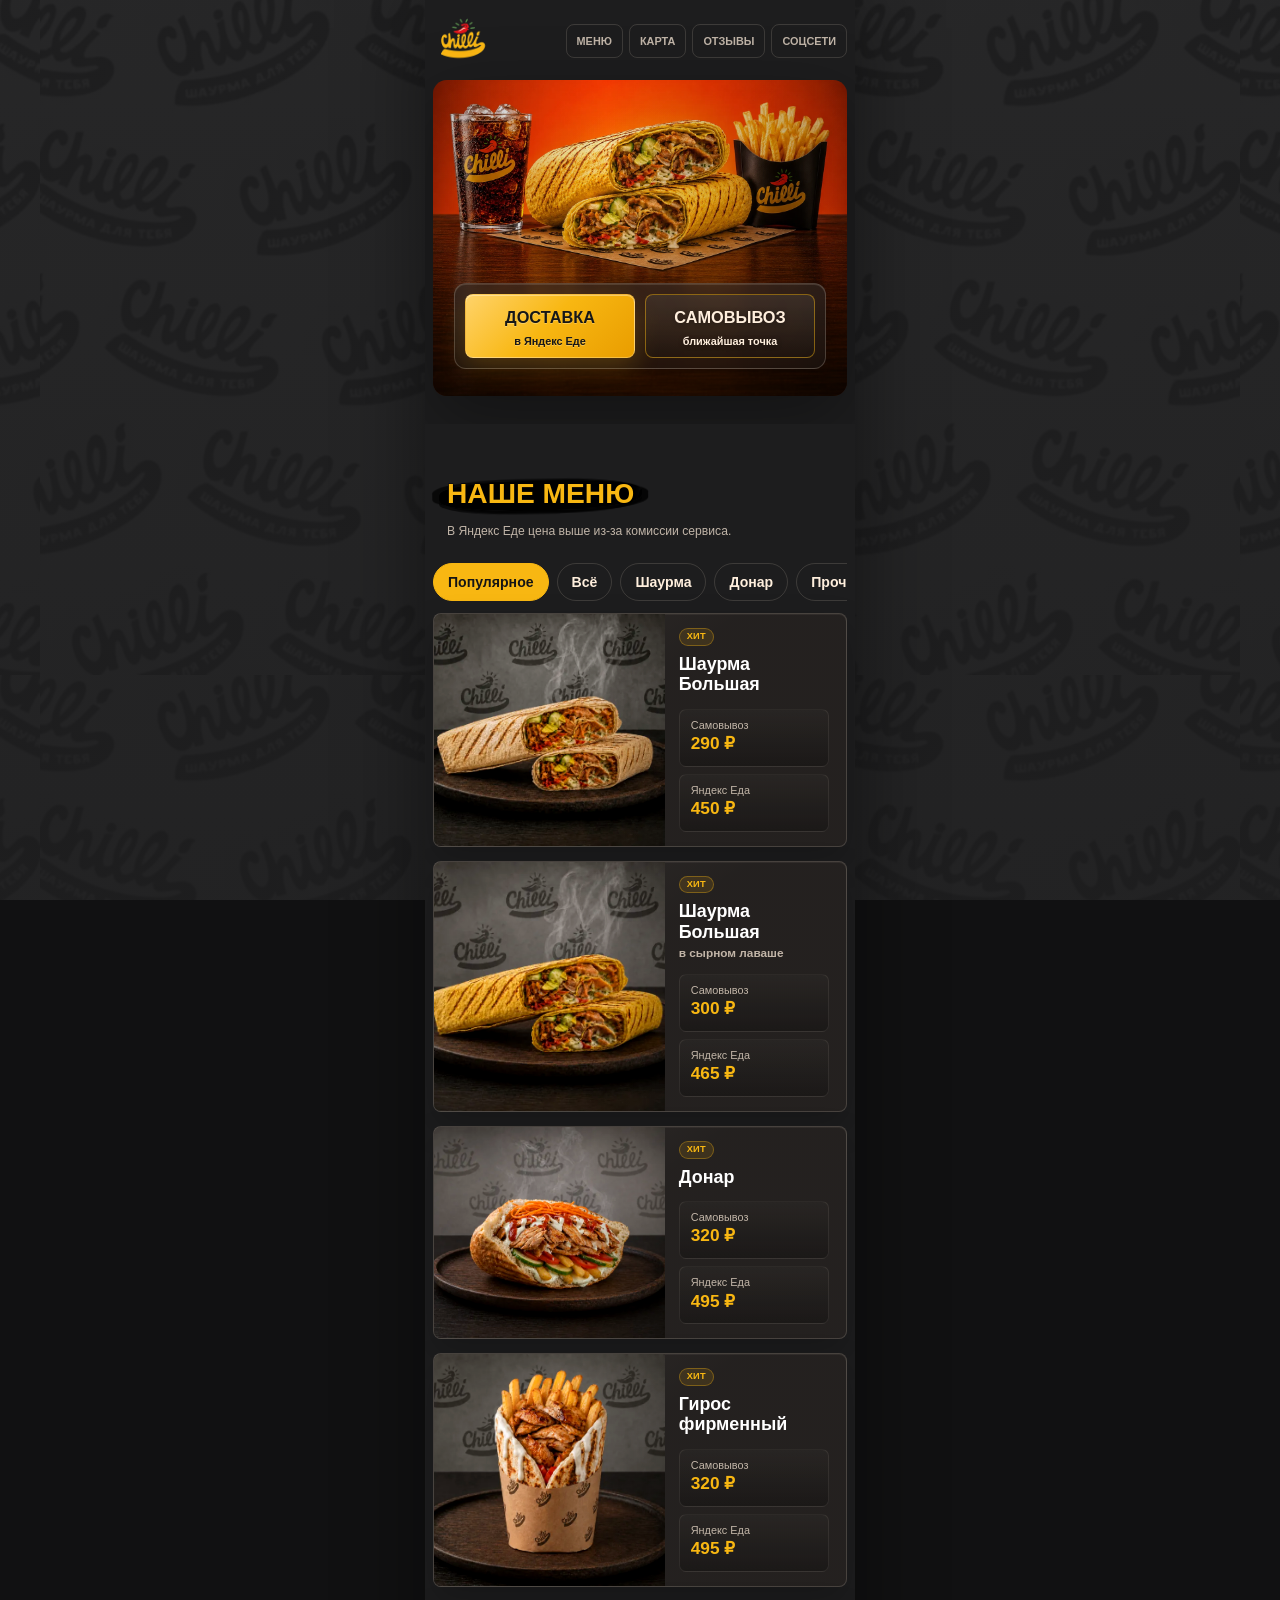
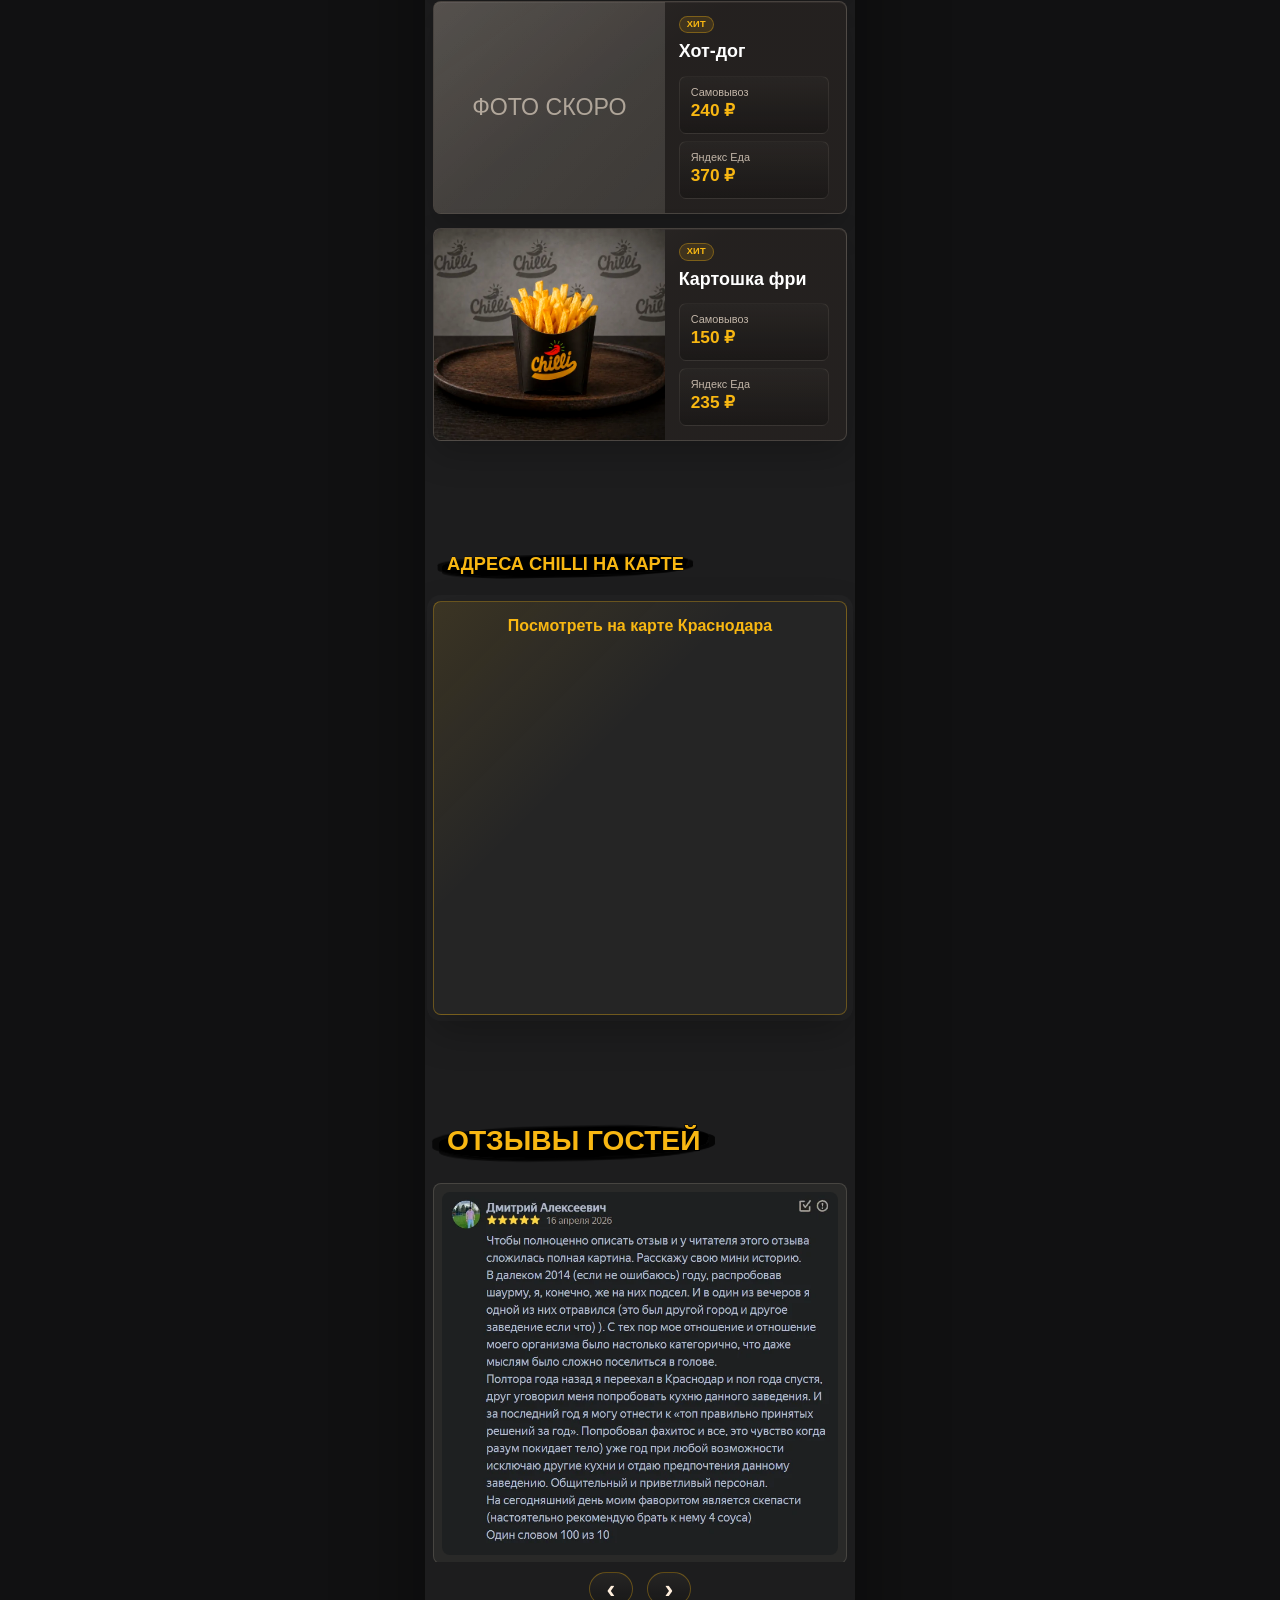
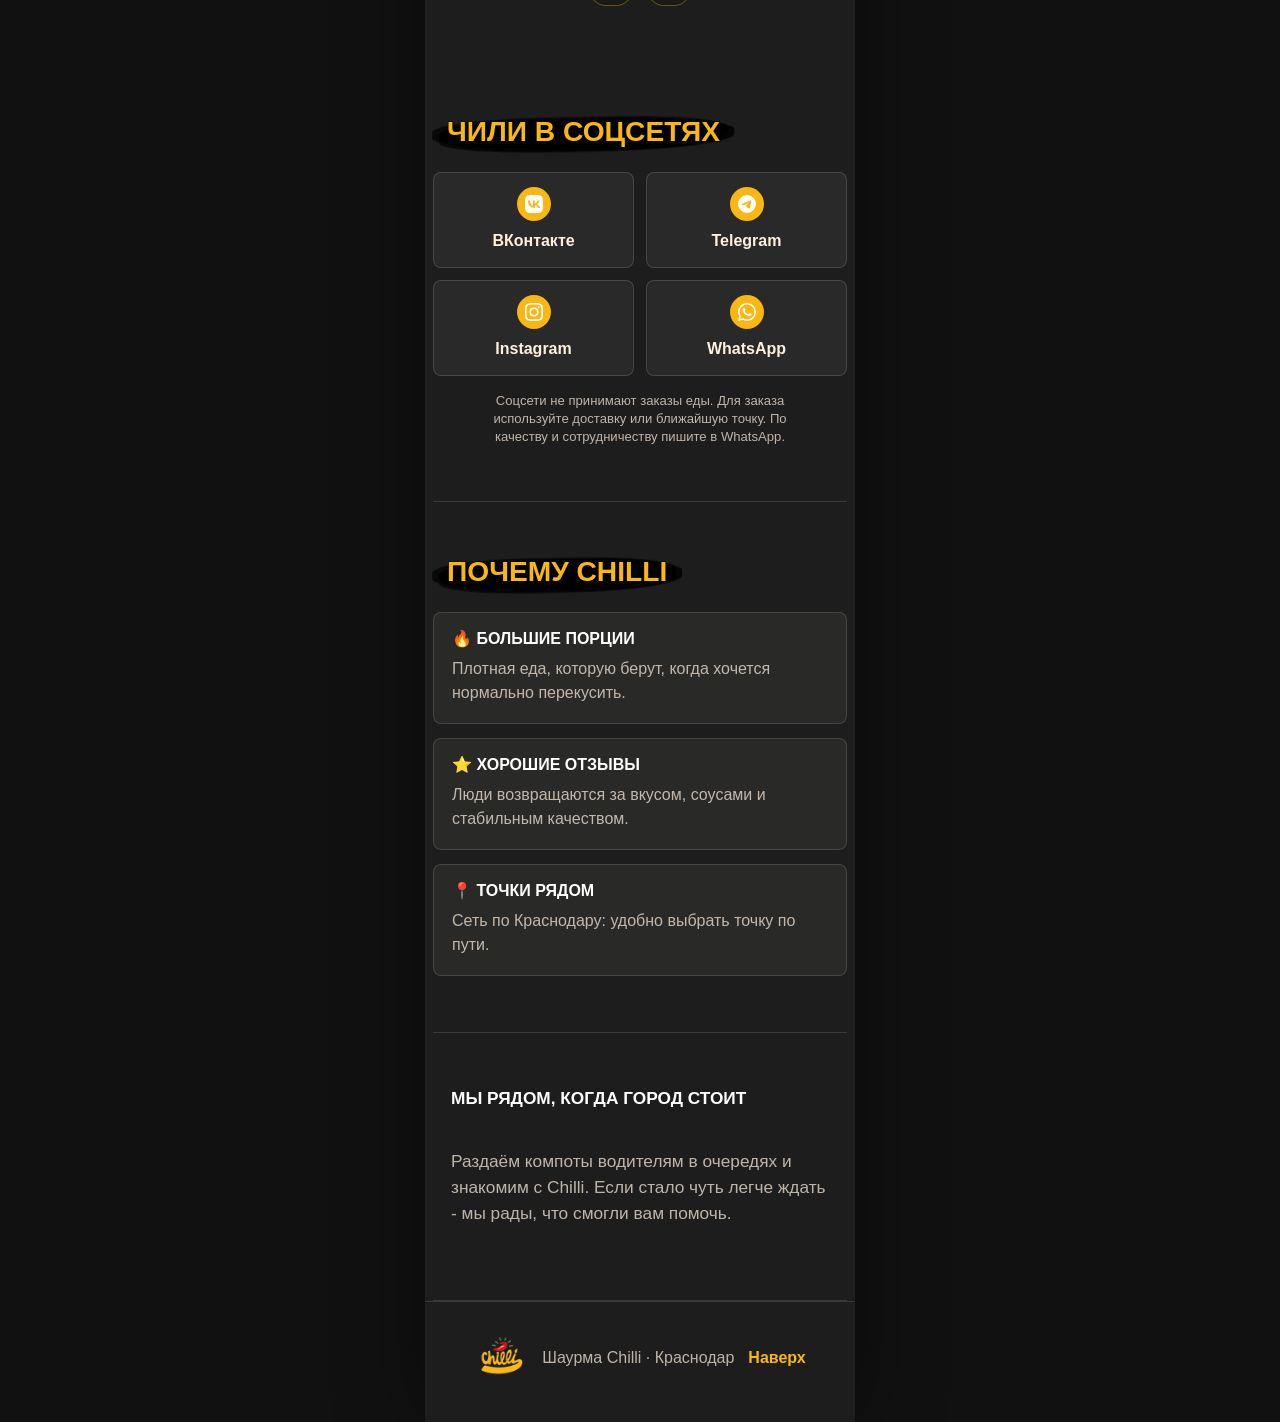
==== index.html @ 1dcc1085 "Deploy Yandex Metrika tracking" ====
<!doctype html>
<html lang="ru">
  <head>
    <meta charset="utf-8">
    <meta name="viewport" content="width=device-width, initial-scale=1">
    <title>Шаурма Chilli - доставка и самовывоз в Краснодаре</title>
    <meta name="description" content="Шаурма Chilli в Краснодаре: доставка, самовывоз, адреса точек, меню, соцсети и контакты.">
    <link rel="icon" type="image/png" href="assets/favicon.png">
    <link rel="preload" as="image" href="assets/hero-combo-table.webp">
    <link rel="stylesheet" href="style.css">

    <!-- Yandex.Metrika counter -->
    <script type="text/javascript">
      (function(m,e,t,r,i,k,a){
          m[i]=m[i]||function(){(m[i].a=m[i].a||[]).push(arguments)};
          m[i].l=1*new Date();
          for (var j = 0; j < document.scripts.length; j++) {if (document.scripts[j].src === r) { return; }}
          k=e.createElement(t),a=e.getElementsByTagName(t)[0],k.async=1,k.src=r,a.parentNode.insertBefore(k,a)
      })(window, document,'script','https://mc.yandex.ru/metrika/tag.js?id=110630017', 'ym');

      ym(110630017, 'init', {ssr:true, webvisor:true, clickmap:true, ecommerce:"dataLayer", referrer: document.referrer, url: location.href, accurateTrackBounce:true, trackLinks:true});
    </script>
    <!-- /Yandex.Metrika counter -->
  </head>
  <body>
    <noscript><div><img src="https://mc.yandex.ru/watch/110630017" style="position:absolute; left:-9999px;" alt=""></div></noscript>
    <header class="hero" id="top">
      <nav class="topbar" aria-label="Основная навигация">
        <a class="brand" href="#top" aria-label="Шаурма Chilli">
          <img src="assets/logo-chilli.png" alt="Шаурма Chilli" width="156" height="156">
        </a>
        <div class="topbar-links">
          <a class="topbar-link" href="#menu">Меню</a>
          <a class="topbar-link" href="#map">Карта</a>
          <a class="topbar-link" href="#reviews">Отзывы</a>
          <a class="topbar-link" href="#social">Соцсети</a>
        </div>
      </nav>

      <div class="hero-grid">
        <div class="hero-visual" aria-hidden="true">
          <img src="assets/hero-combo-table.webp" alt="">
        </div>

        <section class="hero-copy hero-overlay" aria-label="Быстрый заказ">
          <div class="order-panel" aria-label="Заказать">
            <div class="order-actions">
              <a class="order-card order-card-primary" data-link="delivery" href="#">
                <span>Доставка</span>
                <small>в Яндекс Еде</small>
              </a>
              <a class="order-card" data-link="pickup" href="#">
                <span>Самовывоз</span>
                <small>ближайшая точка</small>
              </a>
            </div>
          </div>
        </section>

      </div>
    </header>

    <main>
      <section class="section menu-section" id="menu" aria-labelledby="menu-title">
        <div class="section-heading">
          <h2 class="section-title-accent" id="menu-title">Наше меню</h2>
          <p>
            В Яндекс Еде цена выше из-за комиссии сервиса.
          </p>
        </div>
        <div class="menu-toolbar" aria-label="Категории меню">
          <button class="menu-filter is-active" type="button" data-category="popular">Популярное</button>
          <button class="menu-filter" type="button" data-category="all">Всё</button>
        </div>
        <div class="menu-list" id="menuList" aria-live="polite"></div>
      </section>

      <section class="section map-section" id="map" aria-labelledby="map-title">
        <div class="section-heading">
          <h2 class="section-title-accent" id="map-title">Адреса Chilli на карте</h2>
        </div>
        <div class="map-widget">
          <a
            class="dg-widget-link"
            data-goal="click_map_2gis"
            href="https://2gis.ru/krasnodar/profiles/70000001056013924,70000001045948190,70000001104920265,70000001104526634,70000001099948632,70000001084087545,70000001063271734,70000001084087567,70000001082016327,70000001069937228,70000001037466002,70000001087014341,70000001056978246,70000001069925678,70000001067391593,70000001061050527,70000001055983785,70000001077192911,70000001100052288,70000001110932598,70000001102776229,70000001065239295/center/38.98910522460938,45.079339209738094/zoom/11?utm_medium=widget-source&utm_campaign=firmsonmap&utm_source=bigMap"
            target="_blank"
            rel="noopener"
          >Посмотреть на карте Краснодара</a>
          <script charset="utf-8" src="https://widgets.2gis.com/js/DGWidgetLoader.js"></script>
          <script charset="utf-8">
            new DGWidgetLoader({
              width: "100%",
              height: 414,
              borderColor: "#3b3838",
              pos: { lat: 45.079339209738094, lon: 38.98910522460938, zoom: 11 },
              opt: { city: "krasnodar" },
              org: [
                { id: "70000001056013924" },
                { id: "70000001045948190" },
                { id: "70000001104920265" },
                { id: "70000001104526634" },
                { id: "70000001099948632" },
                { id: "70000001084087545" },
                { id: "70000001063271734" },
                { id: "70000001084087567" },
                { id: "70000001082016327" },
                { id: "70000001069937228" },
                { id: "70000001037466002" },
                { id: "70000001087014341" },
                { id: "70000001056978246" },
                { id: "70000001069925678" },
                { id: "70000001067391593" },
                { id: "70000001061050527" },
                { id: "70000001055983785" },
                { id: "70000001077192911" },
                { id: "70000001100052288" },
                { id: "70000001110932598" },
                { id: "70000001102776229" },
                { id: "70000001065239295" },
              ],
            });
          </script>
          <noscript>Виджет карты использует JavaScript. Включите его в настройках браузера.</noscript>
        </div>
      </section>

      <section class="section reviews-section" id="reviews" aria-labelledby="reviews-title">
        <div class="section-heading">
          <h2 class="section-title-accent" id="reviews-title">Отзывы гостей</h2>
        </div>
        <div class="reviews-carousel" aria-label="Карусель отзывов">
          <article class="review-slide">
            <img src="assets/review-zapadny-45.webp" alt="Отзыв гостя Chilli на точке Западный обход, 45" loading="lazy">
          </article>
          <article class="review-slide">
            <img src="assets/review-krasnyh-1.webp" alt="Отзыв гостя Chilli на точке Красных Партизан, 1/3" loading="lazy">
          </article>
          <article class="review-slide">
            <img src="assets/review-nevkipelogo-1.webp" alt="Отзыв гостя Chilli на точке Невкипелого" loading="lazy">
          </article>
          <article class="review-slide">
            <img src="assets/review-nevkipelogo-2.webp" alt="Еще один отзыв гостя Chilli на точке Невкипелого" loading="lazy">
          </article>
        </div>
        <div class="review-controls" aria-label="Листать отзывы">
          <button class="review-nav" type="button" data-review-direction="-1" aria-label="Предыдущий отзыв">‹</button>
          <button class="review-nav" type="button" data-review-direction="1" aria-label="Следующий отзыв">›</button>
        </div>
      </section>

      <section class="section links-section" id="social" aria-labelledby="links-title">
        <div class="section-heading">
          <h2 class="section-title-accent" id="links-title">Чили в соцсетях</h2>
        </div>
        <div class="quick-links">
          <a data-link="vk" href="#"><span class="social-icon"><img src="assets/icons/vk.svg" alt=""></span><span>ВКонтакте</span></a>
          <a data-link="telegram" href="#"><span class="social-icon"><img src="assets/icons/telegram.svg" alt=""></span><span>Telegram</span></a>
          <a data-link="instagram" href="#"><span class="social-icon"><img src="assets/icons/instagram.svg" alt=""></span><span>Instagram</span></a>
          <a data-link="whatsapp" href="#"><span class="social-icon"><img src="assets/icons/whatsapp.svg" alt=""></span><span>WhatsApp</span></a>
        </div>
        <p class="contact-note">
          Соцсети не принимают заказы еды. Для заказа используйте доставку или ближайшую точку.
          По качеству и сотрудничеству пишите в WhatsApp.
        </p>
      </section>

      <section class="section intro-band" id="why" aria-labelledby="why-title">
        <div class="section-heading">
          <h2 class="section-title-accent" id="why-title">Почему Chilli</h2>
        </div>
        <div class="benefits">
          <article>
            <strong>🔥 Большие порции</strong>
            <span>Плотная еда, которую берут, когда хочется нормально перекусить.</span>
          </article>
          <article>
            <strong>⭐ Хорошие отзывы</strong>
            <span>Люди возвращаются за вкусом, соусами и стабильным качеством.</span>
          </article>
          <article>
            <strong>📍 Точки рядом</strong>
            <span>Сеть по Краснодару: удобно выбрать точку по пути.</span>
          </article>
        </div>
      </section>

      <section class="section campaign" aria-labelledby="campaign-title">
        <div>
          <h2 id="campaign-title">Мы рядом, когда город стоит</h2>
        </div>
        <p>
          Раздаём компоты водителям в очередях и знакомим с Chilli. Если стало чуть легче ждать -
          мы рады, что смогли вам помочь.
        </p>
      </section>
    </main>

    <footer class="footer">
      <img src="assets/logo-chilli.png" alt="" width="96" height="96">
      <p>Шаурма Chilli · Краснодар</p>
      <a href="#top">Наверх</a>
    </footer>

    <div class="menu-photo-modal" id="menuPhotoModal" aria-hidden="true" role="dialog" aria-label="Фото блюда">
      <button class="menu-photo-modal-close" type="button" data-menu-modal-close aria-label="Закрыть фото">×</button>
      <img src="" alt="">
    </div>

    <script src="script.js"></script>
  </body>
</html>
---- style.css ----
/*
  Быстрые правки:
  - Цвета бренда меняются в :root.
  - Логотип и фото лежат в папке assets.
  - Ссылки и меню меняются в script.js.
*/
:root {
  --bg: #1d1d1e;
  --bg-soft: #262323;
  --card: #2b2929;
  --orange: #f8b712;
  --cream: #ffefdd;
  --white: #ffffff;
  --muted: rgba(255, 239, 221, 0.72);
  --line: rgba(255, 239, 221, 0.14);
  --line-strong: rgba(248, 183, 18, 0.24);
  --glass: rgba(18, 15, 13, 0.58);
  --shadow: 0 24px 70px rgba(0, 0, 0, 0.34);
  --radius: 8px;
  --site-width: 430px;
  --font-main: Montserrat, Arial, sans-serif;
  --font-display: "Arial Black", Impact, Montserrat, Arial, sans-serif;
}

* {
  box-sizing: border-box;
}

html {
  scroll-behavior: smooth;
  overflow-x: hidden;
  background: #111112;
}

body {
  margin: 0;
  background: var(--bg);
  color: var(--cream);
  font-family: var(--font-main);
  line-height: 1.5;
  width: min(100%, var(--site-width));
  min-height: 100vh;
  margin-inline: auto;
  overflow-x: hidden;
  box-shadow: 0 0 80px rgba(0, 0, 0, 0.46);
}

body::before {
  content: "";
  position: fixed;
  inset: 0;
  z-index: -1;
  background:
    linear-gradient(rgba(29, 29, 30, 0.9), rgba(29, 29, 30, 0.94)),
    url("assets/logo-pattern.webp") center top / min(1200px, 150vw) auto repeat,
    linear-gradient(150deg, rgba(248, 183, 18, 0.1), transparent 34%),
    radial-gradient(circle at 70% 8%, rgba(255, 239, 221, 0.08), transparent 28%),
    #1d1d1e;
}

a {
  color: inherit;
  text-decoration: none;
}

img {
  display: block;
  max-width: 100%;
}

.hero {
  min-height: auto;
  padding: 12px 8px 28px;
  overflow: hidden;
}

.topbar {
  display: flex;
  align-items: center;
  justify-content: space-between;
  gap: 8px;
  min-height: 44px;
}

.brand img {
  width: 58px;
  height: auto;
}

.topbar-links {
  display: flex;
  flex-wrap: nowrap;
  justify-content: flex-end;
  gap: 6px;
  min-width: 0;
}

.topbar-link {
  border: 1px solid var(--line);
  border-radius: var(--radius);
  padding: 8px 10px;
  color: var(--muted);
  font-weight: 800;
  text-transform: uppercase;
  font-size: 0.68rem;
  white-space: nowrap;
}

.hero-grid {
  position: relative;
  display: block;
  max-width: 1180px;
  margin: 10px auto 0;
  overflow: hidden;
  border-radius: 14px;
  box-shadow: var(--shadow);
  isolation: isolate;
}

.hero-grid::before {
  content: "";
  position: absolute;
  inset: 0;
  z-index: 1;
  background:
    linear-gradient(180deg, rgba(0, 0, 0, 0.02) 0 48%, rgba(0, 0, 0, 0.58) 100%),
    radial-gradient(circle at 50% 38%, rgba(248, 183, 18, 0.08), transparent 34%),
    linear-gradient(90deg, rgba(0, 0, 0, 0.2), rgba(0, 0, 0, 0.01) 42%, rgba(0, 0, 0, 0.26));
}

.hero-copy {
  position: absolute;
  inset: 0;
  z-index: 2;
  display: block;
  padding: 20px;
  text-align: center;
}

.eyebrow {
  margin: 0 0 12px;
  color: var(--orange);
  font-weight: 900;
  letter-spacing: 0;
  text-transform: uppercase;
  font-size: 0.78rem;
}

h1,
h2 {
  margin: 0;
  font-family: var(--font-display);
  line-height: 0.98;
  letter-spacing: 0;
  text-transform: uppercase;
}

h1 {
  max-width: 100%;
  color: var(--cream);
  font-size: 1.42rem;
  white-space: nowrap;
}

h2 {
  color: var(--white);
  font-size: 1.76rem;
}

.section-title-accent {
  position: relative;
  display: inline-block;
  color: var(--orange);
  isolation: isolate;
  -webkit-text-stroke: 0.035em rgba(0, 0, 0, 0.92);
  paint-order: stroke fill;
  text-shadow:
    0.045em 0.045em 0 rgba(0, 0, 0, 0.92),
    -0.025em 0.035em 0 rgba(0, 0, 0, 0.76);
}

.section-title-accent::before {
  content: "";
  position: absolute;
  left: -0.28em;
  right: -0.3em;
  top: 55%;
  z-index: -1;
  height: 1.08em;
  transform: translateY(-48%) rotate(-1deg);
  background:
    linear-gradient(90deg, transparent 0 0.5%, rgba(0, 0, 0, 0.98) 3% 97%, transparent 99.5%),
    repeating-linear-gradient(111deg, rgba(0, 0, 0, 1) 0 16px, rgba(0, 0, 0, 0.78) 16px 24px);
  filter: blur(0.35px);
  border-radius: 42% 34% 46% 36%;
  box-shadow:
    -0.24em -0.05em 0 rgba(0, 0, 0, 0.72),
    0.22em 0.08em 0 rgba(0, 0, 0, 0.82),
    0 0.12em 0 rgba(0, 0, 0, 0.7);
}

.hero-lead {
  max-width: 560px;
  margin: 14px 0 18px;
  color: var(--muted);
  font-size: 1rem;
}

.hero-visual {
  position: relative;
}

.hero-visual::before {
  content: none;
}

.hero-visual img {
  position: relative;
  width: 100%;
  height: auto;
  aspect-ratio: auto;
  object-fit: contain;
  object-position: center center;
  margin: 0;
}

.order-panel {
  position: absolute;
  top: 78%;
  left: 50%;
  transform: translate(-50%, -50%);
  width: 100%;
  max-width: calc(100% - 42px);
  padding: 10px;
  border: 1px solid rgba(255, 239, 221, 0.2);
  border-radius: 12px;
  background:
    linear-gradient(180deg, rgba(255, 239, 221, 0.08), rgba(255, 239, 221, 0.02)),
    var(--glass);
  backdrop-filter: blur(4px);
  box-shadow:
    0 18px 48px rgba(0, 0, 0, 0.42),
    inset 0 1px 0 rgba(255, 239, 221, 0.12);
  margin: 0;
}

.order-actions {
  display: grid;
  grid-template-columns: repeat(2, minmax(0, 1fr));
  gap: 10px;
}

.order-card,
.button,
.quick-links a {
  display: flex;
  min-height: 64px;
  align-items: center;
  justify-content: center;
  border-radius: var(--radius);
  font-weight: 900;
  transition: transform 160ms ease, border-color 160ms ease, background 160ms ease;
}

.order-card {
  flex-direction: column;
  gap: 5px;
  border: 1px solid rgba(248, 183, 18, 0.46);
  background:
    linear-gradient(180deg, rgba(255, 239, 221, 0.1), rgba(255, 239, 221, 0.02)),
    rgba(0, 0, 0, 0.2);
  color: var(--cream);
  text-shadow: 0 1px 5px rgba(0, 0, 0, 0.38);
}

.order-card-primary {
  background: linear-gradient(135deg, #ffd36a 0%, var(--orange) 48%, #e99d00 100%);
  color: #171717;
  text-shadow: 0 1px 0 rgba(255, 255, 255, 0.28);
  border-color: rgba(255, 239, 221, 0.26);
  box-shadow:
    0 10px 26px rgba(248, 183, 18, 0.2),
    inset 0 1px 0 rgba(255, 255, 255, 0.35);
}

.order-card span {
  font-family: var(--font-display);
  text-transform: uppercase;
  font-size: 1.02rem;
  text-shadow: inherit;
}

.order-card small {
  color: currentColor;
  opacity: 1;
  font-size: 0.68rem;
  font-weight: 600;
  line-height: 1.12;
  text-shadow: inherit;
}

.order-card:hover,
.button:hover,
.quick-links a:hover {
  transform: translateY(-2px);
}

.section {
  width: calc(100% - 16px);
  margin: 0 auto;
  padding: 56px 0;
}

.section-heading {
  max-width: 760px;
  margin-bottom: 24px;
  padding-inline: 14px;
}

.section-heading p:not(.eyebrow) {
  color: var(--muted);
  margin: 14px 0 0;
}

.menu-section .section-heading p {
  font-size: 0.76rem;
  line-height: 1.3;
  white-space: nowrap;
}

.intro-band {
  border-top: 1px solid var(--line);
}

.benefits {
  display: grid;
  grid-template-columns: 1fr;
  gap: 14px;
}

.benefits article,
.menu-item,
.map-card,
.review-grid blockquote {
  border: 1px solid var(--line);
  border-radius: var(--radius);
  background: rgba(255, 239, 221, 0.055);
}

.benefits article {
  padding: 18px;
}

.benefits strong,
.map-card strong {
  display: block;
  color: var(--white);
  font-family: var(--font-display);
  text-transform: uppercase;
  line-height: 1.05;
}

.benefits span,
.map-card span {
  display: block;
  margin-top: 9px;
  color: var(--muted);
}

.campaign {
  display: grid;
  grid-template-columns: 1fr;
  gap: 24px;
  align-items: end;
  border-block: 1px solid var(--line);
  padding-inline: 18px;
}

.campaign p {
  color: var(--muted);
  font-size: 1.08rem;
}

.campaign h2 {
  white-space: nowrap;
  font-size: 1.08rem;
  line-height: 1.12;
}

.menu-toolbar {
  display: flex;
  gap: 8px;
  overflow-x: auto;
  padding-bottom: 12px;
  scrollbar-color: rgba(255, 239, 221, 0.22) rgba(0, 0, 0, 0.24);
  scrollbar-width: thin;
}

.menu-toolbar::-webkit-scrollbar,
.reviews-carousel::-webkit-scrollbar {
  height: 8px;
}

.reviews-carousel::-webkit-scrollbar {
  display: none;
}

.menu-toolbar::-webkit-scrollbar-track,
.reviews-carousel::-webkit-scrollbar-track {
  background: rgba(0, 0, 0, 0.24);
  border-radius: 999px;
}

.menu-toolbar::-webkit-scrollbar-thumb,
.reviews-carousel::-webkit-scrollbar-thumb {
  background: rgba(255, 239, 221, 0.24);
  border-radius: 999px;
}

.menu-filter {
  border: 1px solid var(--line);
  border-radius: 999px;
  background: transparent;
  color: var(--cream);
  cursor: pointer;
  flex: 0 0 auto;
  font: 800 0.88rem var(--font-main);
  padding: 10px 14px;
}

.menu-filter.is-active {
  background: var(--orange);
  border-color: var(--orange);
  color: #151515;
}

.menu-list {
  display: grid;
  grid-template-columns: 1fr;
  gap: 14px;
}

.menu-item {
  display: grid;
  grid-template-columns: minmax(166px, 56%) minmax(0, 1fr);
  min-height: 210px;
  overflow: hidden;
  border-color: rgba(255, 239, 221, 0.16);
  background:
    linear-gradient(145deg, rgba(255, 239, 221, 0.08), rgba(255, 239, 221, 0.02) 42%),
    rgba(33, 30, 29, 0.92);
  box-shadow:
    0 14px 34px rgba(0, 0, 0, 0.2),
    inset 0 1px 0 rgba(255, 239, 221, 0.06);
}

.menu-photo-button {
  position: relative;
  display: block;
  width: 100%;
  height: 100%;
  min-height: 100%;
  border: 0;
  padding: 0;
  background: transparent;
  cursor: zoom-in;
}

.menu-photo-button::after {
  content: "";
  position: absolute;
  inset: 0;
  pointer-events: none;
  background: linear-gradient(90deg, transparent 62%, rgba(0, 0, 0, 0.2));
}

.menu-photo-button img {
  width: 100%;
  height: 100%;
  object-fit: cover;
  aspect-ratio: 4 / 3;
  filter: saturate(1.08) contrast(1.04);
}

.menu-photo-placeholder {
  display: grid;
  place-items: center;
  width: 100%;
  min-height: 100%;
  aspect-ratio: 4 / 3;
  background:
    linear-gradient(135deg, rgba(255, 255, 255, 0.08), rgba(255, 255, 255, 0.02)),
    rgba(255, 239, 221, 0.1);
  color: rgba(255, 239, 221, 0.58);
  font-family: var(--font-display);
  font-size: clamp(1rem, 2.4vw, 1.45rem);
  text-transform: uppercase;
}

.menu-item-body {
  display: flex;
  flex-direction: column;
  justify-content: center;
  min-width: 0;
  padding: 14px;
}

.dish-badge {
  display: inline-flex;
  width: max-content;
  margin-bottom: 8px;
  border: 1px solid rgba(248, 183, 18, 0.34);
  border-radius: 999px;
  padding: 3px 7px;
  background: rgba(248, 183, 18, 0.12);
  color: var(--orange);
  font-size: 0.58rem;
  font-weight: 900;
  letter-spacing: 0.02em;
  line-height: 1;
  text-transform: uppercase;
}

.menu-item h3 {
  margin: 0 0 14px;
  color: var(--white);
  font-size: 1.12rem;
  line-height: 1.15;
  overflow-wrap: normal;
  word-break: normal;
}

.dish-subtitle {
  display: block;
  margin-top: 4px;
  color: var(--muted);
  font-size: 0.66em;
  white-space: nowrap;
}

#map-title {
  font-size: 1.14rem;
  white-space: nowrap;
  text-shadow: none;
}

#campaign-title {
  white-space: nowrap;
  text-shadow: none;
}

.price-row {
  display: grid;
  grid-template-columns: 1fr;
  gap: 7px;
  max-width: 150px;
}

.price {
  display: block;
  border-radius: 7px;
  border: 1px solid rgba(255, 239, 221, 0.08);
  background:
    linear-gradient(180deg, rgba(255, 239, 221, 0.06), transparent),
    rgba(0, 0, 0, 0.24);
  padding: 9px 11px;
  min-width: 0;
  transition: background 160ms ease, transform 160ms ease;
}

.price:hover {
  background:
    linear-gradient(180deg, rgba(248, 183, 18, 0.1), transparent),
    rgba(0, 0, 0, 0.26);
  border-color: rgba(248, 183, 18, 0.28);
}

.price:active {
  transform: translateY(1px);
}

.price small {
  display: block;
  color: var(--muted);
  font-size: 0.68rem;
  line-height: 1.12;
}

.price strong {
  color: var(--orange);
  font-size: 1.08rem;
  white-space: nowrap;
}

.menu-photo-modal {
  position: fixed;
  inset: 0;
  z-index: 100;
  display: none;
  align-items: center;
  justify-content: center;
  padding: 20px;
  background: rgba(0, 0, 0, 0.72);
  backdrop-filter: blur(5px);
}

.menu-photo-modal[aria-hidden="false"] {
  display: flex;
}

.menu-photo-modal img {
  display: block;
  width: min(100%, 760px);
  max-height: 86vh;
  object-fit: contain;
  border-radius: 12px;
  box-shadow: var(--shadow);
}

.menu-photo-modal-close {
  position: absolute;
  top: 14px;
  right: 14px;
  display: grid;
  place-items: center;
  width: 42px;
  height: 42px;
  border: 1px solid rgba(255, 239, 221, 0.32);
  border-radius: 999px;
  background: rgba(0, 0, 0, 0.42);
  color: var(--cream);
  cursor: pointer;
  font: 900 1.7rem/1 var(--font-main);
}

body.menu-photo-modal-open {
  overflow: hidden;
}

@media (max-width: 620px) {
  .menu-item {
    grid-template-columns: minmax(180px, 56%) minmax(0, 1fr);
  }

  .menu-item h3 {
    font-size: 1.12rem;
  }

  .price-row {
    grid-template-columns: 1fr;
    gap: 7px;
    max-width: 150px;
  }

  .price small {
    font-size: 0.68rem;
  }

  .price strong {
    font-size: 1.08rem;
  }
}

.map-card {
  display: flex;
  align-items: center;
  justify-content: center;
  min-height: auto;
  padding: 0;
  border: 0;
  background: transparent;
}

.map-placeholder,
.map-widget {
  display: grid;
  place-items: center;
  min-height: 300px;
  margin-top: 0;
  border: 1px dashed rgba(248, 183, 18, 0.42);
  border-radius: var(--radius);
  background:
    linear-gradient(135deg, rgba(248, 183, 18, 0.1), transparent 38%),
    rgba(255, 239, 221, 0.04);
  color: var(--muted);
  text-align: center;
  padding: 22px;
}

.map-widget {
  display: block;
  overflow: hidden;
  padding: 0;
  border-style: solid;
  border-color: rgba(248, 183, 18, 0.32);
  min-height: 0;
  aspect-ratio: 1 / 1;
  box-shadow:
    0 16px 38px rgba(0, 0, 0, 0.26),
    0 0 0 6px rgba(255, 239, 221, 0.025);
}

.map-widget iframe {
  display: block;
  width: 100% !important;
  height: 100% !important;
  max-width: 100%;
}

.map-widget .dg-widget-link,
.map-widget noscript {
  display: block;
  padding: 12px;
  color: var(--orange);
  font-weight: 900;
  text-align: center;
}

.map-placeholder strong {
  display: block;
  color: var(--white);
  font-family: var(--font-display);
  text-transform: uppercase;
  font-size: clamp(1.7rem, 4vw, 3rem);
}

.map-placeholder span {
  display: block;
  margin-top: 10px;
}

.button {
  min-width: 156px;
  padding: 14px 18px;
  background: var(--orange);
  color: #141414;
  text-transform: uppercase;
}

.button-outline {
  border: 1px solid var(--orange);
}

.reviews-carousel {
  display: flex;
  align-items: flex-start;
  gap: 0;
  overflow-x: auto;
  padding: 2px 0 0;
  scroll-behavior: smooth;
  scroll-snap-type: x mandatory;
  scrollbar-width: none;
  transition: height 180ms ease;
}

.review-slide {
  flex: 0 0 100%;
  padding: 8px;
  border: 1px solid var(--line);
  border-radius: var(--radius);
  background: rgba(255, 239, 221, 0.055);
  scroll-snap-align: start;
}

.review-slide img {
  display: block;
  width: 100%;
  height: auto;
  border-radius: 8px;
}

.review-controls {
  display: flex;
  justify-content: center;
  gap: 14px;
  margin-top: 10px;
}

.review-nav {
  display: inline-grid;
  place-items: center;
  width: 44px;
  height: 34px;
  border: 1px solid rgba(248, 183, 18, 0.32);
  border-radius: 999px;
  background:
    linear-gradient(180deg, rgba(255, 239, 221, 0.08), rgba(255, 239, 221, 0.02)),
    rgba(0, 0, 0, 0.32);
  color: var(--cream);
  cursor: pointer;
  font: 900 1.65rem/1 var(--font-display);
}

.review-nav:active {
  transform: translateY(1px);
}

.quick-links {
  display: grid;
  grid-template-columns: repeat(2, minmax(0, 1fr));
  gap: 12px;
}

.quick-links a {
  display: flex;
  flex-direction: column;
  gap: 8px;
  justify-content: center;
  border: 1px solid var(--line);
  min-height: 96px;
  padding: 12px;
  background: rgba(255, 239, 221, 0.06);
  text-align: center;
}

.social-icon {
  display: grid;
  place-items: center;
  width: 34px;
  height: 34px;
  flex: 0 0 34px;
  border-radius: 50%;
  background: var(--orange);
  color: #171717;
}

.social-icon img {
  width: 18px;
  height: 18px;
}

.contact-note {
  color: var(--muted);
  margin: 16px 0 0;
  font-size: 0.82rem;
  line-height: 1.35;
  text-align: center;
  text-wrap: balance;
}

.footer {
  display: flex;
  align-items: center;
  justify-content: center;
  gap: 14px;
  border-top: 1px solid var(--line);
  padding: 28px 18px 36px;
  color: var(--muted);
}

.footer img {
  width: 54px;
  height: auto;
}

.footer a {
  color: var(--orange);
  font-weight: 900;
}

@media (max-width: 820px) {
  .hero {
    min-height: auto;
    padding-inline: 8px;
  }

  .campaign {
    grid-template-columns: 1fr;
  }

  .hero-grid {
    margin-top: 12px;
  }

  .brand img {
    width: 58px;
  }

  .benefits {
    grid-template-columns: 1fr;
  }

  .map-card {
    align-items: stretch;
    flex-direction: column;
  }
}

@media (max-width: 430px) {
  h1 {
    font-size: 1.42rem;
    white-space: nowrap;
  }

  h2 {
    font-size: 1.76rem;
  }

  .campaign h2 {
    font-size: 1.08rem;
  }

  .section {
    width: calc(100% - 16px);
    padding: 42px 0;
  }

  .order-card {
    min-height: 58px;
    padding: 8px 4px;
  }

  .order-card span {
    font-size: 0.96rem;
  }

  .order-card small {
    font-size: 0.66rem;
    line-height: 1.15;
    max-width: 110px;
    text-align: center;
  }

  .menu-item {
    grid-template-columns: minmax(166px, 56%) minmax(0, 1fr);
    min-height: 210px;
  }

  .menu-item-body {
    padding: 12px;
  }

  .menu-item h3 {
    margin-bottom: 10px;
    font-size: 1.12rem;
  }

  .price-row {
    grid-template-columns: 1fr;
    gap: 7px;
    max-width: 136px;
  }

  .price {
    padding: 7px 9px;
  }

  .price strong {
    font-size: 1.05rem;
  }

}
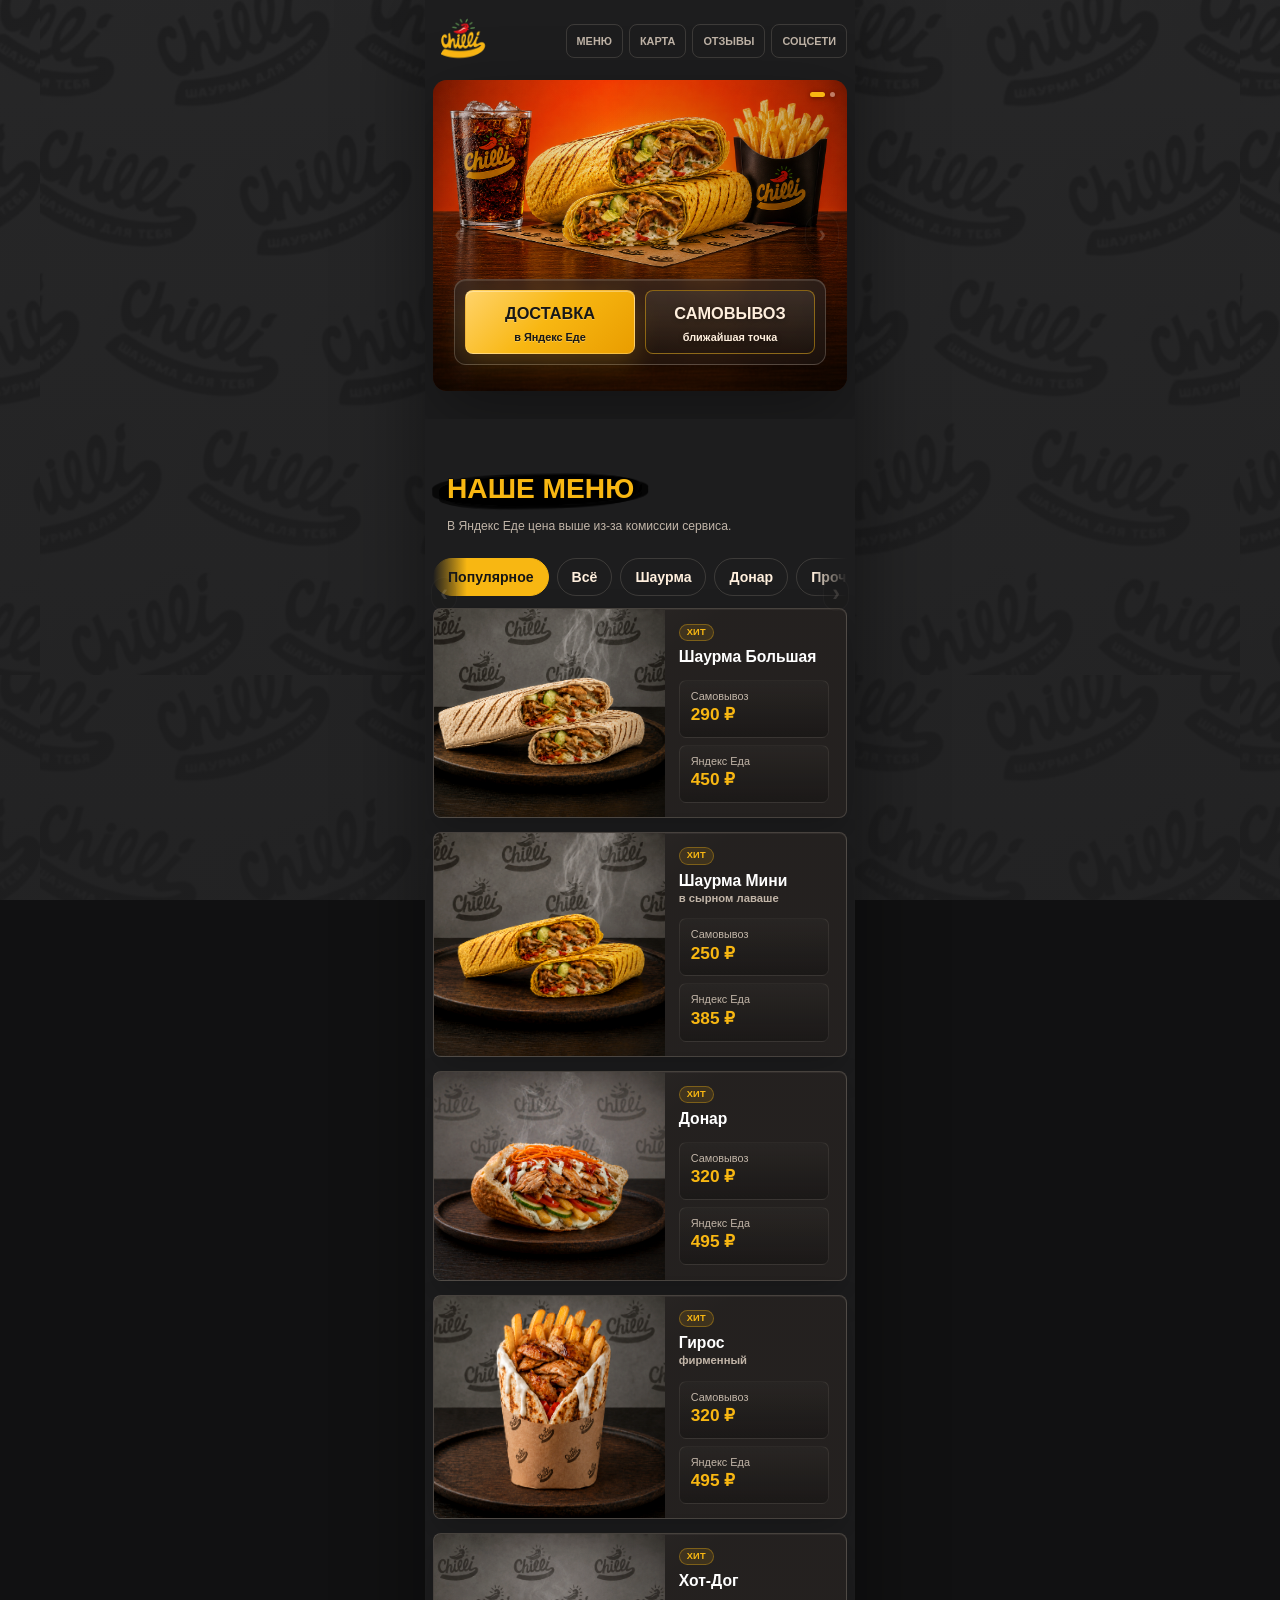
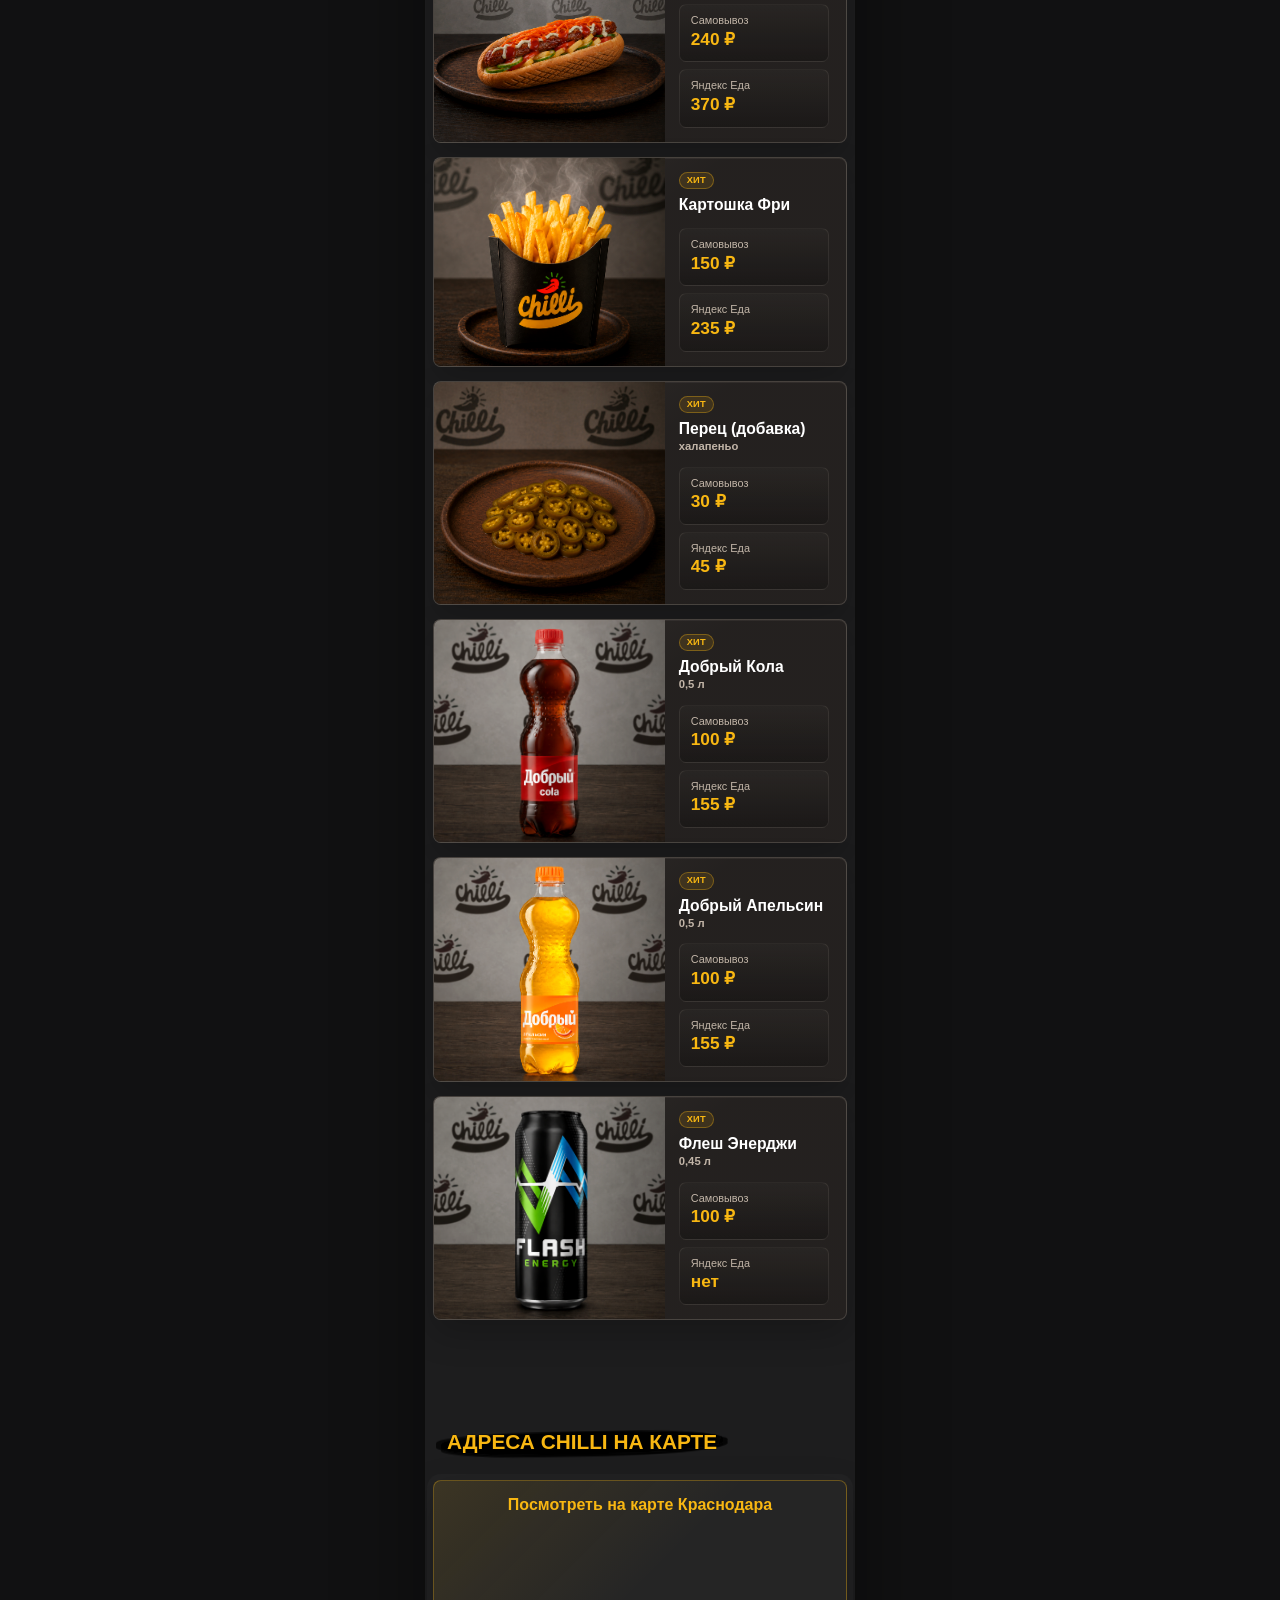
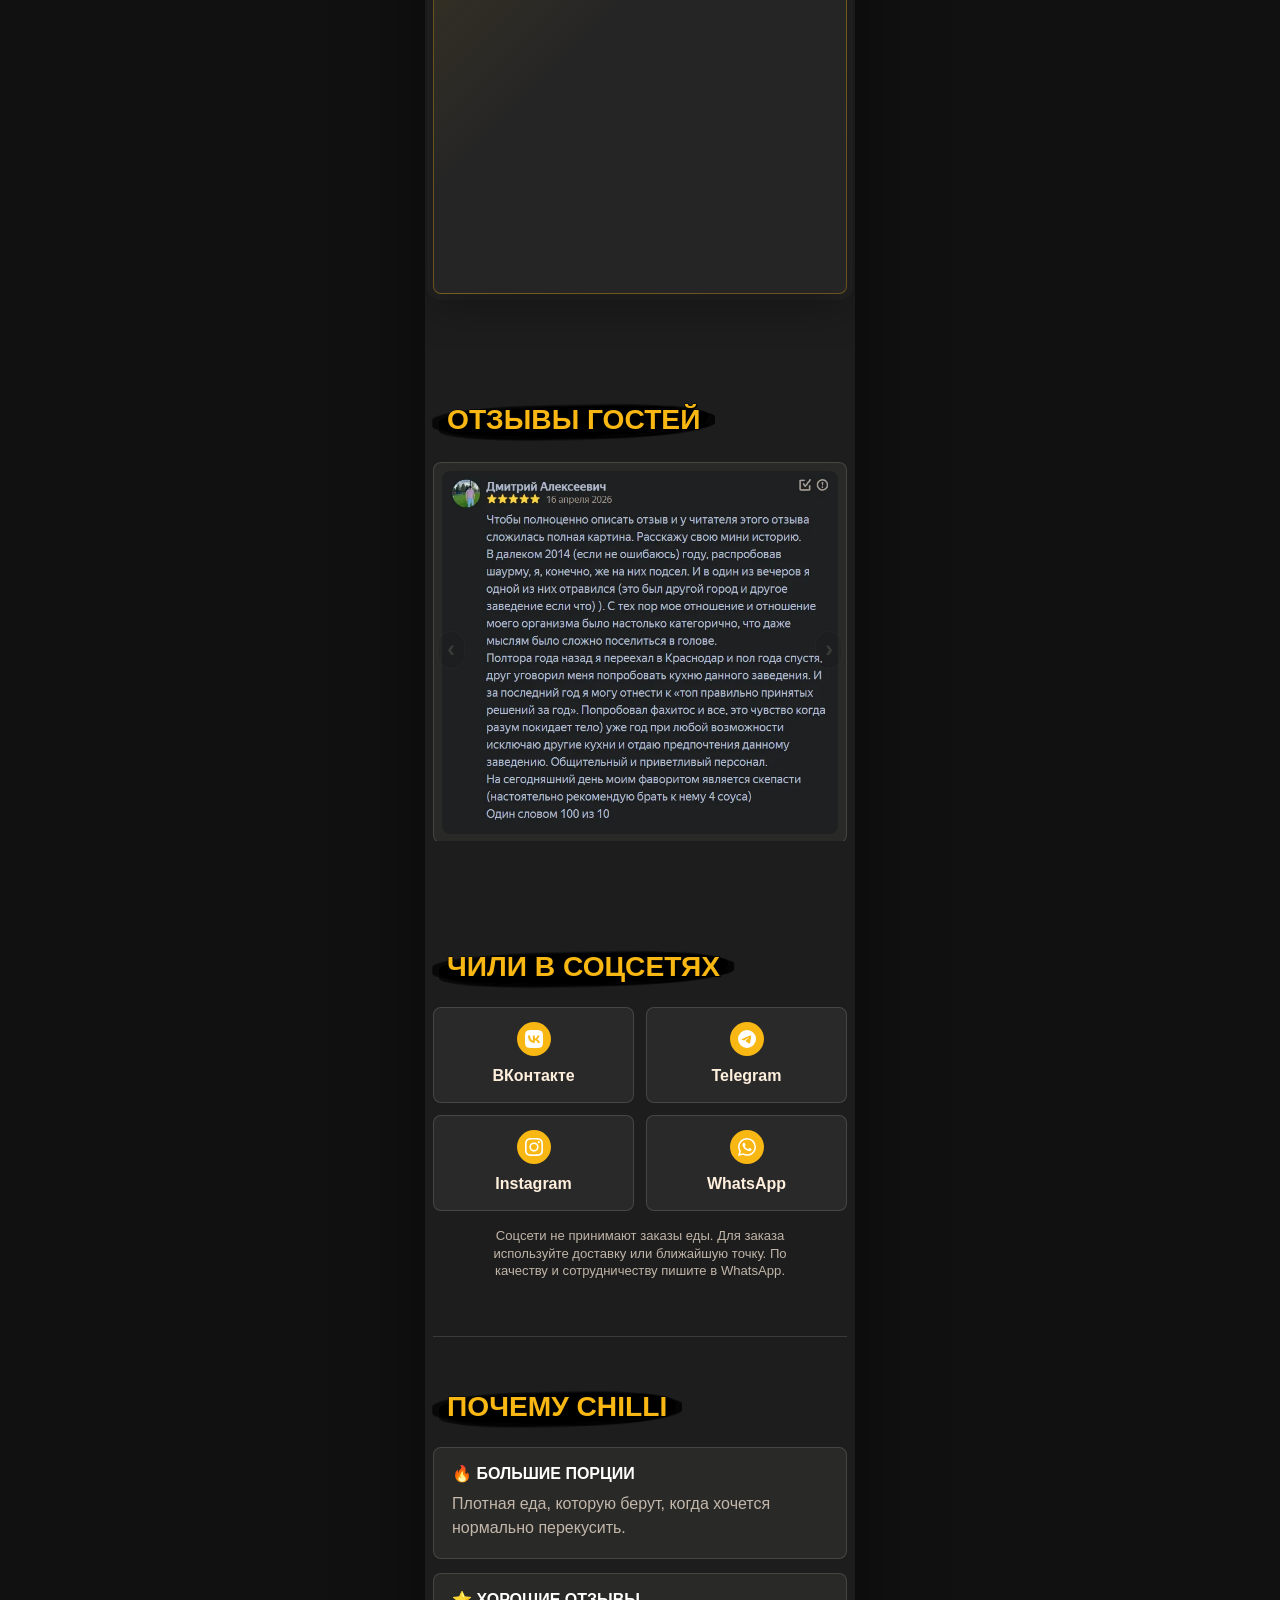
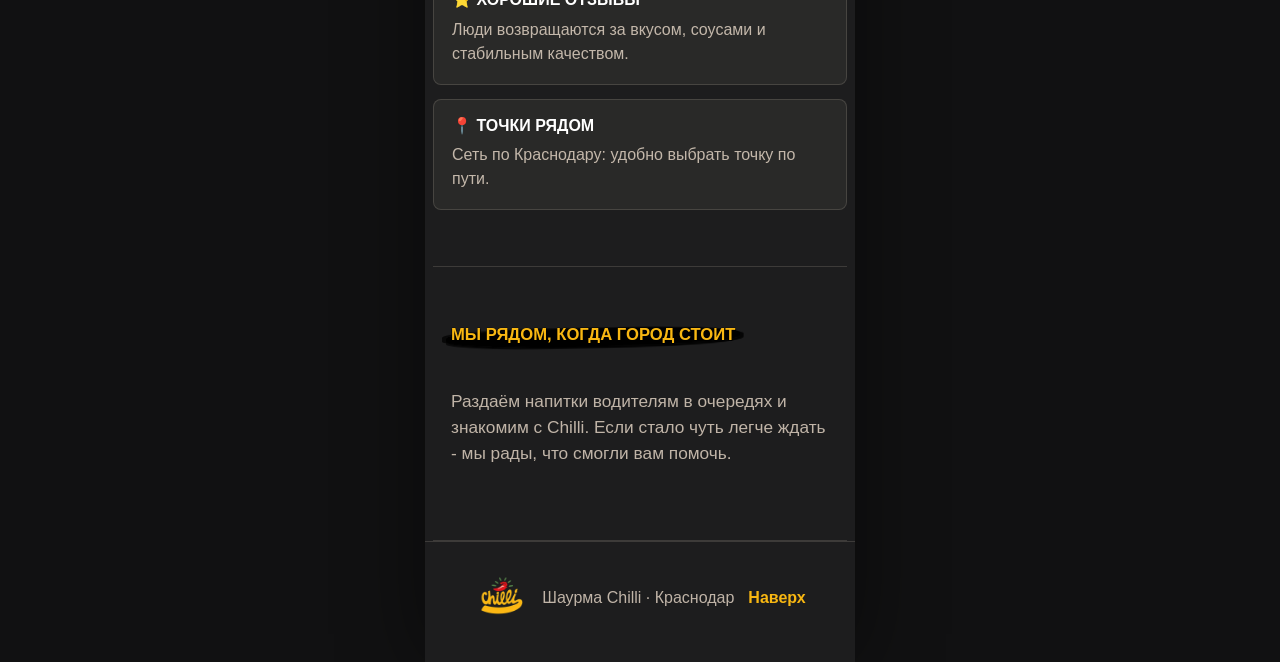
==== commit 7772a11c: "Update landing menu and carousels" ====
--- a/index.html
+++ b/index.html
@@ -6,7 +6,7 @@
     <title>Шаурма Chilli - доставка и самовывоз в Краснодаре</title>
     <meta name="description" content="Шаурма Chilli в Краснодаре: доставка, самовывоз, адреса точек, меню, соцсети и контакты.">
     <link rel="icon" type="image/png" href="assets/favicon.png">
-    <link rel="preload" as="image" href="assets/hero-combo-table.webp">
+    <link rel="preload" as="image" href="assets/hero-cover-1.png">
     <link rel="stylesheet" href="style.css">
 
     <!-- Yandex.Metrika counter -->
@@ -38,8 +38,9 @@
       </nav>
 
       <div class="hero-grid">
-        <div class="hero-visual" aria-hidden="true">
-          <img src="assets/hero-combo-table.webp" alt="">
+        <div class="hero-visual" data-hero-carousel aria-hidden="true">
+          <img data-hero-image src="assets/hero-cover-1.png" alt="">
+          <div class="hero-dots" data-hero-dots></div>
         </div>
 
         <section class="hero-copy hero-overlay" aria-label="Быстрый заказ">
@@ -56,6 +57,8 @@
             </div>
           </div>
         </section>
+        <button class="side-nav hero-nav hero-nav-prev" type="button" data-hero-direction="-1" aria-label="Предыдущее фото"><span aria-hidden="true">‹</span></button>
+        <button class="side-nav hero-nav hero-nav-next" type="button" data-hero-direction="1" aria-label="Следующее фото"><span aria-hidden="true">›</span></button>
 
       </div>
     </header>
@@ -68,9 +71,13 @@
             В Яндекс Еде цена выше из-за комиссии сервиса.
           </p>
         </div>
-        <div class="menu-toolbar" aria-label="Категории меню">
-          <button class="menu-filter is-active" type="button" data-category="popular">Популярное</button>
-          <button class="menu-filter" type="button" data-category="all">Всё</button>
+        <div class="menu-toolbar-frame">
+          <button class="side-nav menu-nav menu-nav-prev" type="button" data-menu-scroll="-1" aria-label="Предыдущие категории"><span aria-hidden="true">‹</span></button>
+          <div class="menu-toolbar" aria-label="Категории меню">
+            <button class="menu-filter is-active" type="button" data-category="popular">Популярное</button>
+            <button class="menu-filter" type="button" data-category="all">Всё</button>
+          </div>
+          <button class="side-nav menu-nav menu-nav-next" type="button" data-menu-scroll="1" aria-label="Следующие категории"><span aria-hidden="true">›</span></button>
         </div>
         <div class="menu-list" id="menuList" aria-live="polite"></div>
       </section>
@@ -129,23 +136,23 @@
         <div class="section-heading">
           <h2 class="section-title-accent" id="reviews-title">Отзывы гостей</h2>
         </div>
-        <div class="reviews-carousel" aria-label="Карусель отзывов">
-          <article class="review-slide">
-            <img src="assets/review-zapadny-45.webp" alt="Отзыв гостя Chilli на точке Западный обход, 45" loading="lazy">
-          </article>
-          <article class="review-slide">
-            <img src="assets/review-krasnyh-1.webp" alt="Отзыв гостя Chilli на точке Красных Партизан, 1/3" loading="lazy">
-          </article>
-          <article class="review-slide">
-            <img src="assets/review-nevkipelogo-1.webp" alt="Отзыв гостя Chilli на точке Невкипелого" loading="lazy">
-          </article>
-          <article class="review-slide">
-            <img src="assets/review-nevkipelogo-2.webp" alt="Еще один отзыв гостя Chilli на точке Невкипелого" loading="lazy">
-          </article>
-        </div>
-        <div class="review-controls" aria-label="Листать отзывы">
-          <button class="review-nav" type="button" data-review-direction="-1" aria-label="Предыдущий отзыв">‹</button>
-          <button class="review-nav" type="button" data-review-direction="1" aria-label="Следующий отзыв">›</button>
+        <div class="reviews-frame" data-reviews-frame>
+          <button class="side-nav review-nav review-nav-prev" type="button" data-review-direction="-1" aria-label="Предыдущий отзыв"><span aria-hidden="true">‹</span></button>
+          <div class="reviews-carousel" aria-label="Карусель отзывов">
+            <article class="review-slide">
+              <img src="assets/review-zapadny-45.webp" alt="Отзыв гостя Chilli на точке Западный обход, 45" loading="lazy">
+            </article>
+            <article class="review-slide">
+              <img src="assets/review-krasnyh-1.webp" alt="Отзыв гостя Chilli на точке Красных Партизан, 1/3" loading="lazy">
+            </article>
+            <article class="review-slide">
+              <img src="assets/review-nevkipelogo-1.webp" alt="Отзыв гостя Chilli на точке Невкипелого" loading="lazy">
+            </article>
+            <article class="review-slide">
+              <img src="assets/review-nevkipelogo-2.webp" alt="Еще один отзыв гостя Chilli на точке Невкипелого" loading="lazy">
+            </article>
+          </div>
+          <button class="side-nav review-nav review-nav-next" type="button" data-review-direction="1" aria-label="Следующий отзыв"><span aria-hidden="true">›</span></button>
         </div>
       </section>
 
@@ -187,10 +194,10 @@
 
       <section class="section campaign" aria-labelledby="campaign-title">
         <div>
-          <h2 id="campaign-title">Мы рядом, когда город стоит</h2>
+          <h2 class="section-title-accent" id="campaign-title">Мы рядом, когда город стоит</h2>
         </div>
         <p>
-          Раздаём компоты водителям в очередях и знакомим с Chilli. Если стало чуть легче ждать -
+          Раздаём напитки водителям в очередях и знакомим с Chilli. Если стало чуть легче ждать -
           мы рады, что смогли вам помочь.
         </p>
       </section>
--- a/style.css
+++ b/style.css
@@ -115,6 +115,12 @@
   border-radius: 14px;
   box-shadow: var(--shadow);
   isolation: isolate;
+  cursor: grab;
+  user-select: none;
+}
+
+.hero-grid:active {
+  cursor: grabbing;
 }
 
 .hero-grid::before {
@@ -208,6 +214,10 @@
 
 .hero-visual {
   position: relative;
+  aspect-ratio: 4 / 3;
+  overflow: hidden;
+  background: #211f1f;
+  touch-action: pan-y;
 }
 
 .hero-visual::before {
@@ -217,11 +227,97 @@
 .hero-visual img {
   position: relative;
   width: 100%;
-  height: auto;
+  height: 100%;
   aspect-ratio: auto;
-  object-fit: contain;
+  object-fit: cover;
   object-position: center center;
   margin: 0;
+  user-select: none;
+  -webkit-user-drag: none;
+  transition: opacity 160ms ease, transform 180ms ease;
+}
+
+.hero-visual img.is-swiping {
+  opacity: 0.72;
+  transform: scale(1.015);
+}
+
+.hero-visual img.is-changing {
+  opacity: 0.18;
+  transform: scale(1.018);
+}
+
+.hero-dots {
+  position: absolute;
+  top: 12px;
+  right: 12px;
+  z-index: 2;
+  display: flex;
+  max-width: calc(100% - 36px);
+  gap: 5px;
+  pointer-events: none;
+}
+
+.hero-dots span {
+  width: 5px;
+  height: 5px;
+  border-radius: 999px;
+  background: rgba(255, 239, 221, 0.46);
+  box-shadow: 0 1px 5px rgba(0, 0, 0, 0.4);
+}
+
+.hero-dots span.is-active {
+  width: 15px;
+  background: var(--orange);
+}
+
+.side-nav {
+  position: absolute;
+  z-index: 4;
+  display: inline-flex;
+  align-items: center;
+  justify-content: center;
+  width: 34px;
+  height: 44px;
+  border: 1px solid rgba(255, 239, 221, 0.12);
+  border-radius: 999px;
+  background: rgba(0, 0, 0, 0.16);
+  color: rgba(255, 239, 221, 0.55);
+  cursor: pointer;
+  font: 900 1.45rem/1 Arial, sans-serif;
+  padding: 0;
+  opacity: 0.34;
+  transition: opacity 160ms ease, background 160ms ease, border-color 160ms ease;
+}
+
+.side-nav:hover,
+.side-nav:focus-visible {
+  opacity: 0.82;
+  border-color: rgba(248, 183, 18, 0.34);
+  background: rgba(0, 0, 0, 0.34);
+  outline: none;
+}
+
+.side-nav span {
+  display: block;
+  height: 1em;
+  line-height: 0.88;
+}
+
+.hero-nav,
+.review-nav {
+  top: 50%;
+  transform: translateY(-50%);
+}
+
+.hero-nav-prev,
+.review-nav-prev {
+  left: 8px;
+}
+
+.hero-nav-next,
+.review-nav-next {
+  right: 8px;
 }
 
 .order-panel {
@@ -383,7 +479,7 @@
 
 .campaign h2 {
   white-space: nowrap;
-  font-size: 1.08rem;
+  font-size: 1.04rem;
   line-height: 1.12;
 }
 
@@ -394,6 +490,48 @@
   padding-bottom: 12px;
   scrollbar-color: rgba(255, 239, 221, 0.22) rgba(0, 0, 0, 0.24);
   scrollbar-width: thin;
+  scroll-behavior: smooth;
+  touch-action: pan-x pan-y;
+}
+
+.menu-toolbar-frame {
+  position: relative;
+}
+
+.menu-toolbar-frame::before,
+.menu-toolbar-frame::after {
+  content: "";
+  position: absolute;
+  top: 0;
+  bottom: 12px;
+  z-index: 2;
+  width: 34px;
+  pointer-events: none;
+}
+
+.menu-toolbar-frame::before {
+  left: 0;
+  background: linear-gradient(90deg, var(--bg) 0%, rgba(29, 29, 30, 0) 100%);
+}
+
+.menu-toolbar-frame::after {
+  right: 0;
+  background: linear-gradient(270deg, var(--bg) 0%, rgba(29, 29, 30, 0) 100%);
+}
+
+.menu-nav {
+  top: calc(50% - 6px);
+  width: 26px;
+  height: 34px;
+  opacity: 0.24;
+}
+
+.menu-nav-prev {
+  left: -2px;
+}
+
+.menu-nav-next {
+  right: -2px;
 }
 
 .menu-toolbar::-webkit-scrollbar,
@@ -524,29 +662,31 @@
 .menu-item h3 {
   margin: 0 0 14px;
   color: var(--white);
-  font-size: 1.12rem;
-  line-height: 1.15;
+  font-size: 0.98rem;
+  line-height: 1.08;
   overflow-wrap: normal;
+  white-space: nowrap;
   word-break: normal;
 }
 
 .dish-subtitle {
   display: block;
-  margin-top: 4px;
+  margin-top: 3px;
   color: var(--muted);
-  font-size: 0.66em;
+  font-size: 0.72em;
+  line-height: 1.05;
   white-space: nowrap;
 }
 
 #map-title {
-  font-size: 1.14rem;
+  font-size: 1.3rem;
   white-space: nowrap;
   text-shadow: none;
 }
 
 #campaign-title {
   white-space: nowrap;
-  text-shadow: none;
+  max-width: 100%;
 }
 
 .price-row {
@@ -643,7 +783,7 @@
   }
 
   .menu-item h3 {
-    font-size: 1.12rem;
+    font-size: 0.98rem;
   }
 
   .price-row {
@@ -741,16 +881,29 @@
   border: 1px solid var(--orange);
 }
 
+.reviews-frame {
+  position: relative;
+  overflow: hidden;
+  cursor: grab;
+  user-select: none;
+  touch-action: pan-y;
+}
+
+.reviews-frame:active {
+  cursor: grabbing;
+}
+
 .reviews-carousel {
   display: flex;
   align-items: flex-start;
   gap: 0;
-  overflow-x: auto;
   padding: 2px 0 0;
-  scroll-behavior: smooth;
   scroll-snap-type: x mandatory;
   scrollbar-width: none;
-  transition: height 180ms ease;
+  touch-action: pan-y;
+  overscroll-behavior-x: contain;
+  will-change: transform;
+  transition: height 180ms ease, transform 260ms ease;
 }
 
 .review-slide {
@@ -767,32 +920,26 @@
   width: 100%;
   height: auto;
   border-radius: 8px;
-}
-
-.review-controls {
-  display: flex;
-  justify-content: center;
-  gap: 14px;
-  margin-top: 10px;
+  user-select: none;
+  -webkit-user-drag: none;
 }
 
 .review-nav {
-  display: inline-grid;
-  place-items: center;
-  width: 44px;
-  height: 34px;
-  border: 1px solid rgba(248, 183, 18, 0.32);
-  border-radius: 999px;
-  background:
-    linear-gradient(180deg, rgba(255, 239, 221, 0.08), rgba(255, 239, 221, 0.02)),
-    rgba(0, 0, 0, 0.32);
-  color: var(--cream);
-  cursor: pointer;
-  font: 900 1.65rem/1 var(--font-display);
+  width: 28px;
+  height: 38px;
+  opacity: 0.24;
+}
+
+.review-nav-prev {
+  left: 4px;
+}
+
+.review-nav-next {
+  right: 4px;
 }
 
 .review-nav:active {
-  transform: translateY(1px);
+  transform: translateY(-50%) scale(0.98);
 }
 
 .quick-links {
@@ -932,7 +1079,7 @@
 
   .menu-item h3 {
     margin-bottom: 10px;
-    font-size: 1.12rem;
+    font-size: 0.98rem;
   }
 
   .price-row {
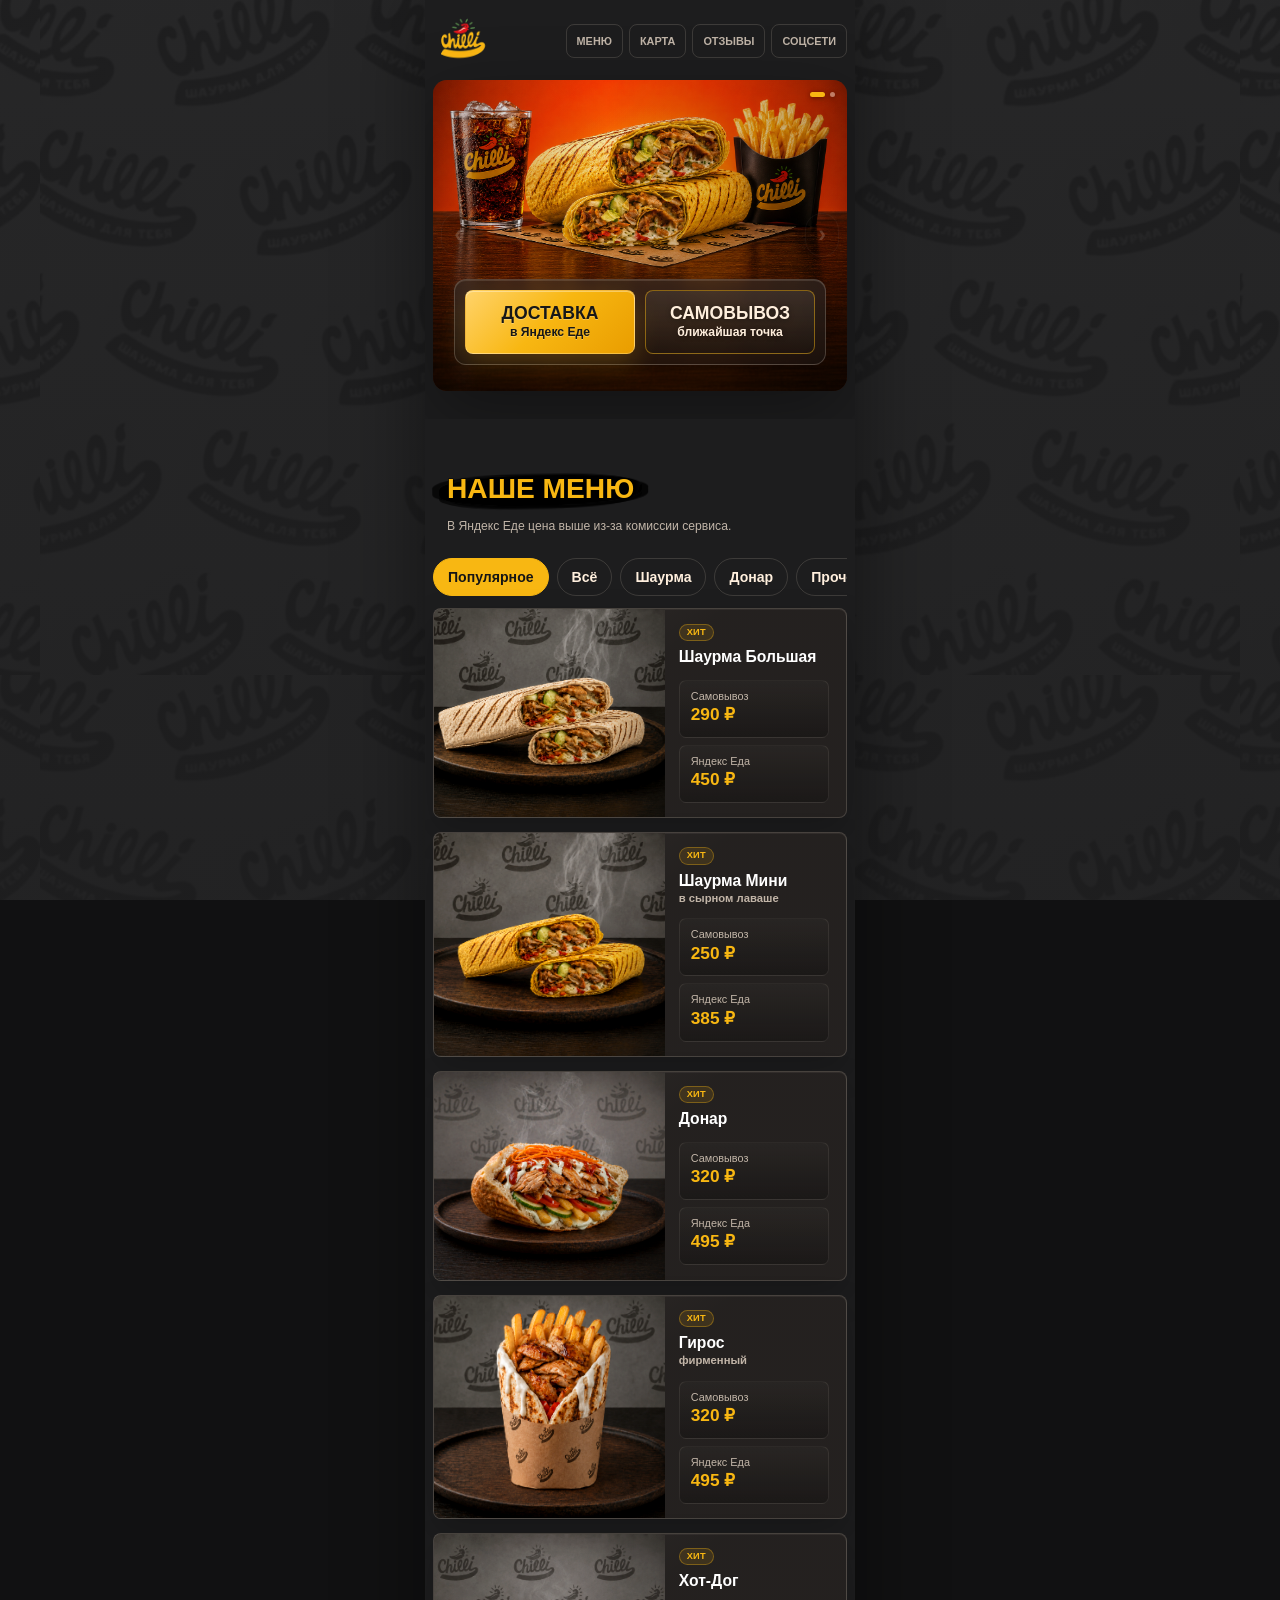
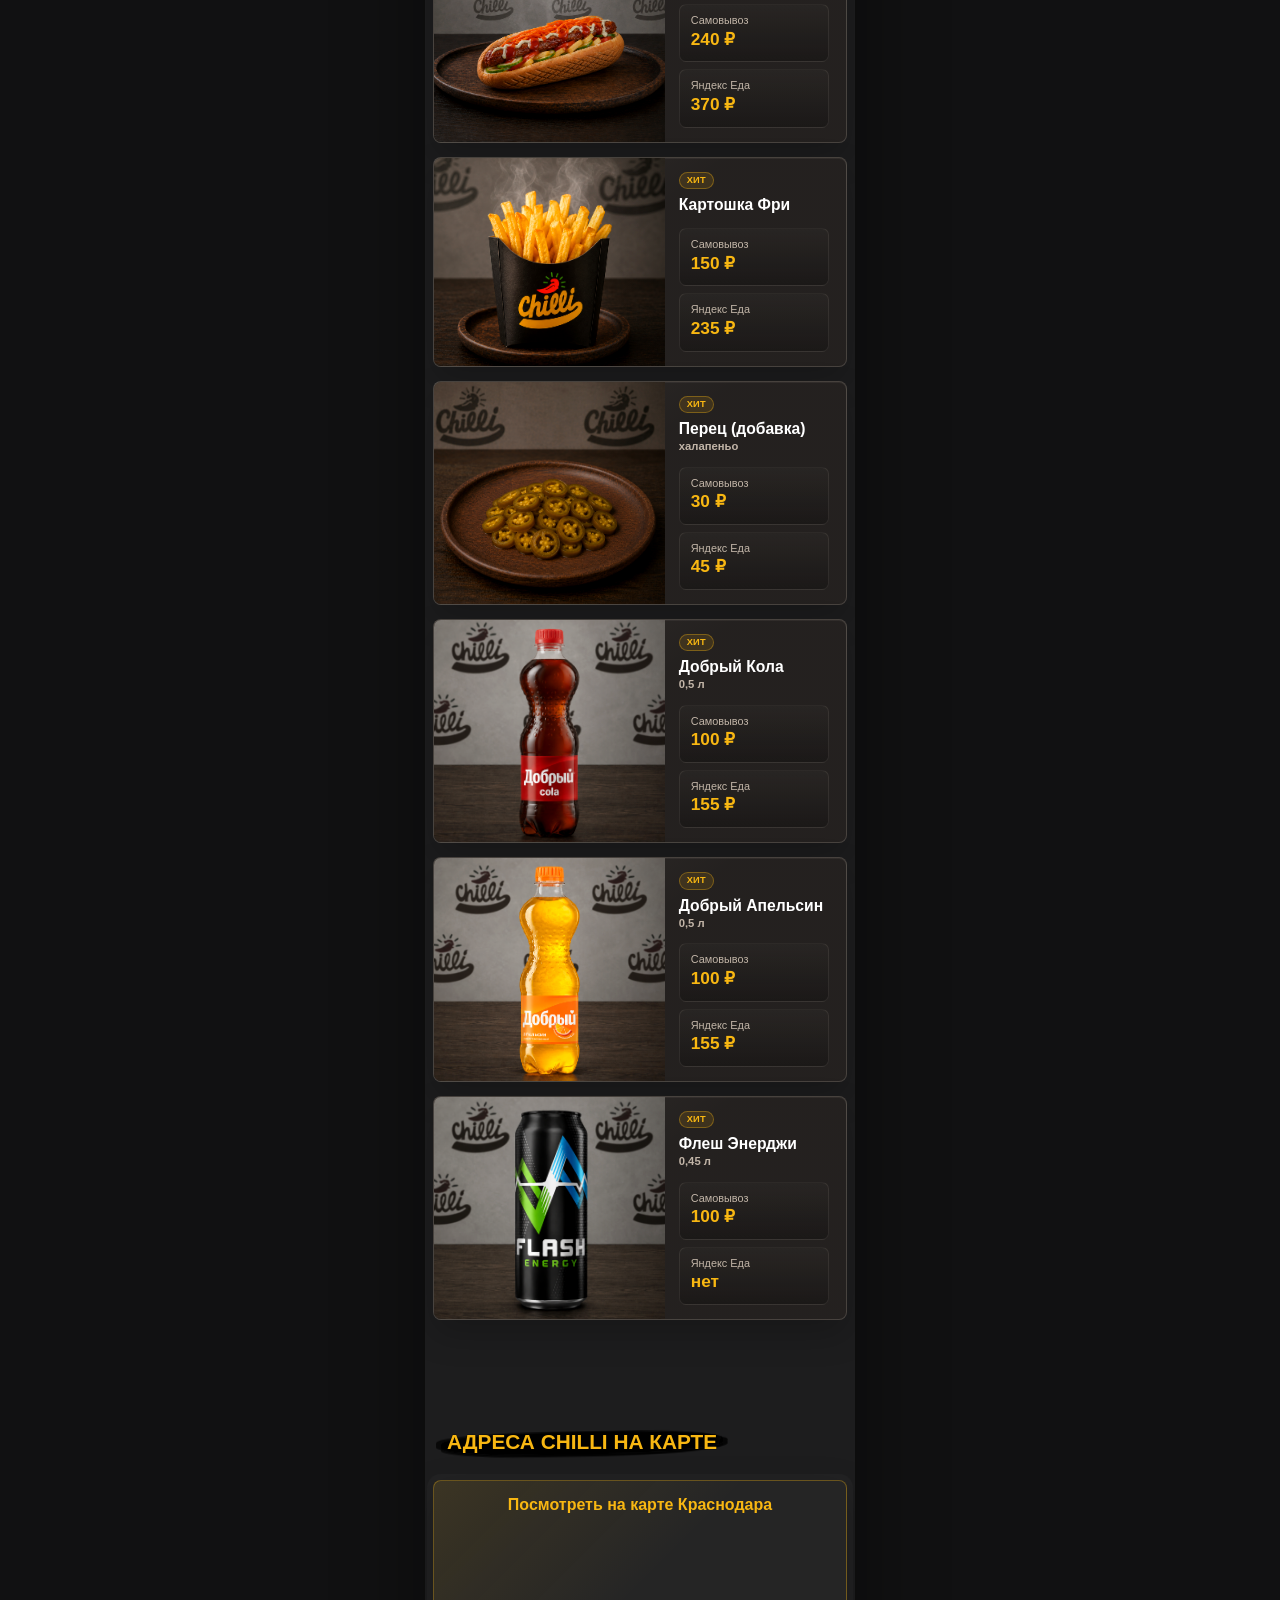
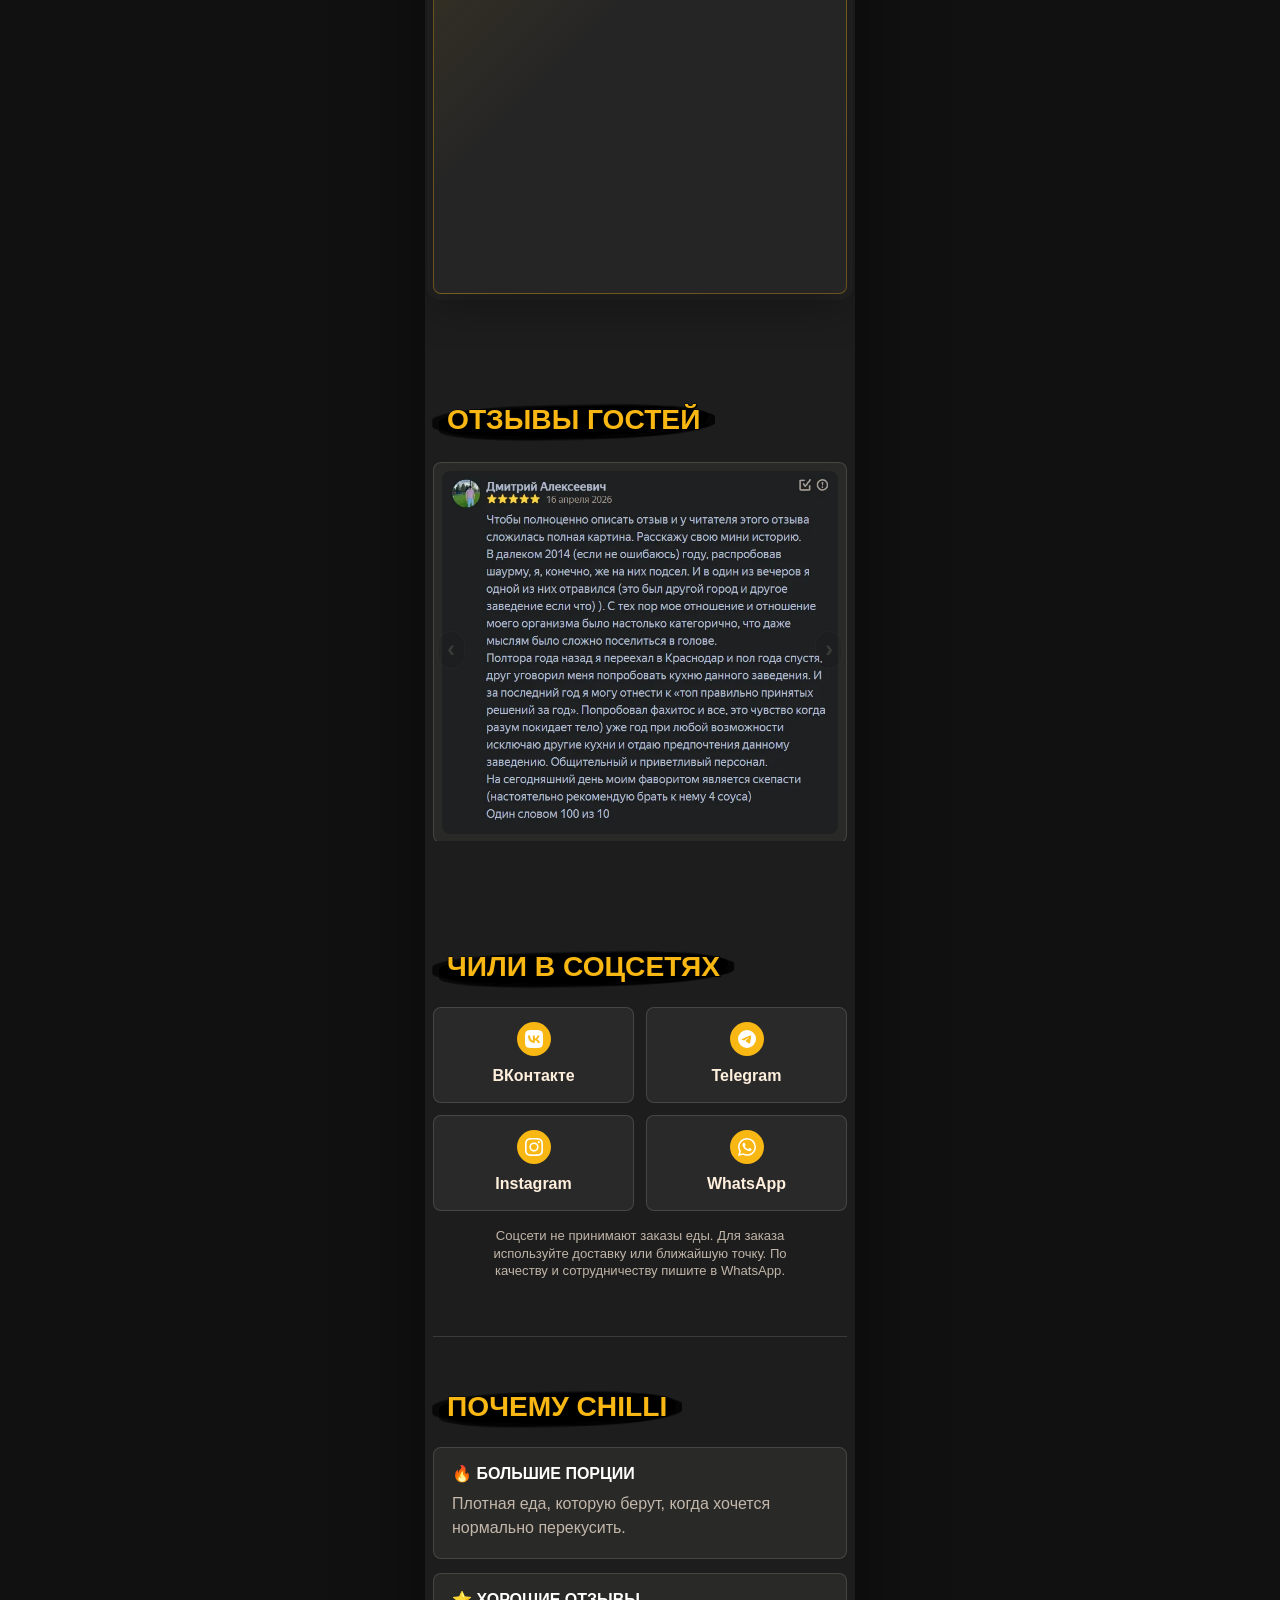
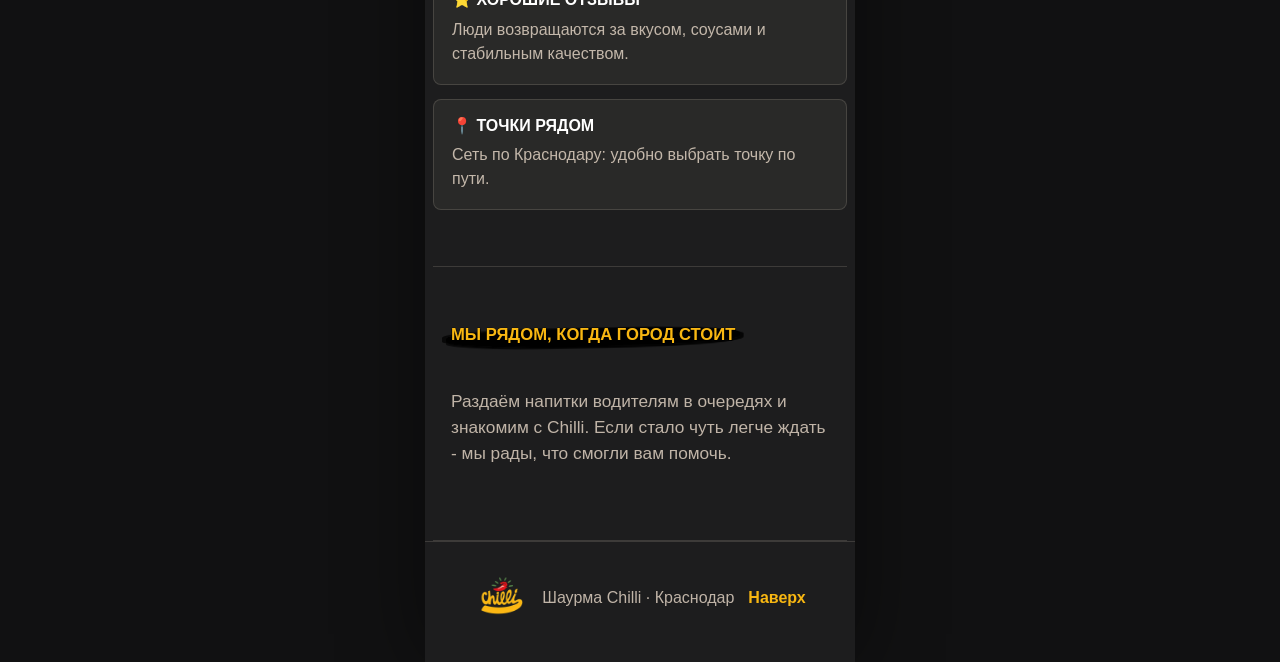
==== commit 8899bc0f: "Refine menu categories and order buttons" ====
--- a/index.html
+++ b/index.html
@@ -71,13 +71,9 @@
             В Яндекс Еде цена выше из-за комиссии сервиса.
           </p>
         </div>
-        <div class="menu-toolbar-frame">
-          <button class="side-nav menu-nav menu-nav-prev" type="button" data-menu-scroll="-1" aria-label="Предыдущие категории"><span aria-hidden="true">‹</span></button>
-          <div class="menu-toolbar" aria-label="Категории меню">
-            <button class="menu-filter is-active" type="button" data-category="popular">Популярное</button>
-            <button class="menu-filter" type="button" data-category="all">Всё</button>
-          </div>
-          <button class="side-nav menu-nav menu-nav-next" type="button" data-menu-scroll="1" aria-label="Следующие категории"><span aria-hidden="true">›</span></button>
+        <div class="menu-toolbar" aria-label="Категории меню">
+          <button class="menu-filter is-active" type="button" data-category="popular">Популярное</button>
+          <button class="menu-filter" type="button" data-category="all">Всё</button>
         </div>
         <div class="menu-list" id="menuList" aria-live="polite"></div>
       </section>
--- a/style.css
+++ b/style.css
@@ -360,7 +360,7 @@
 
 .order-card {
   flex-direction: column;
-  gap: 5px;
+  gap: 4px;
   border: 1px solid rgba(248, 183, 18, 0.46);
   background:
     linear-gradient(180deg, rgba(255, 239, 221, 0.1), rgba(255, 239, 221, 0.02)),
@@ -382,16 +382,17 @@
 .order-card span {
   font-family: var(--font-display);
   text-transform: uppercase;
-  font-size: 1.02rem;
+  font-size: 1.1rem;
+  line-height: 1;
   text-shadow: inherit;
 }
 
 .order-card small {
   color: currentColor;
   opacity: 1;
-  font-size: 0.68rem;
+  font-size: 0.76rem;
   font-weight: 600;
-  line-height: 1.12;
+  line-height: 1.08;
   text-shadow: inherit;
 }
 
@@ -492,46 +493,6 @@
   scrollbar-width: thin;
   scroll-behavior: smooth;
   touch-action: pan-x pan-y;
-}
-
-.menu-toolbar-frame {
-  position: relative;
-}
-
-.menu-toolbar-frame::before,
-.menu-toolbar-frame::after {
-  content: "";
-  position: absolute;
-  top: 0;
-  bottom: 12px;
-  z-index: 2;
-  width: 34px;
-  pointer-events: none;
-}
-
-.menu-toolbar-frame::before {
-  left: 0;
-  background: linear-gradient(90deg, var(--bg) 0%, rgba(29, 29, 30, 0) 100%);
-}
-
-.menu-toolbar-frame::after {
-  right: 0;
-  background: linear-gradient(270deg, var(--bg) 0%, rgba(29, 29, 30, 0) 100%);
-}
-
-.menu-nav {
-  top: calc(50% - 6px);
-  width: 26px;
-  height: 34px;
-  opacity: 0.24;
-}
-
-.menu-nav-prev {
-  left: -2px;
-}
-
-.menu-nav-next {
-  right: -2px;
 }
 
 .menu-toolbar::-webkit-scrollbar,
@@ -1058,12 +1019,12 @@
   }
 
   .order-card span {
-    font-size: 0.96rem;
+    font-size: 1.04rem;
   }
 
   .order-card small {
-    font-size: 0.66rem;
-    line-height: 1.15;
+    font-size: 0.72rem;
+    line-height: 1.08;
     max-width: 110px;
     text-align: center;
   }
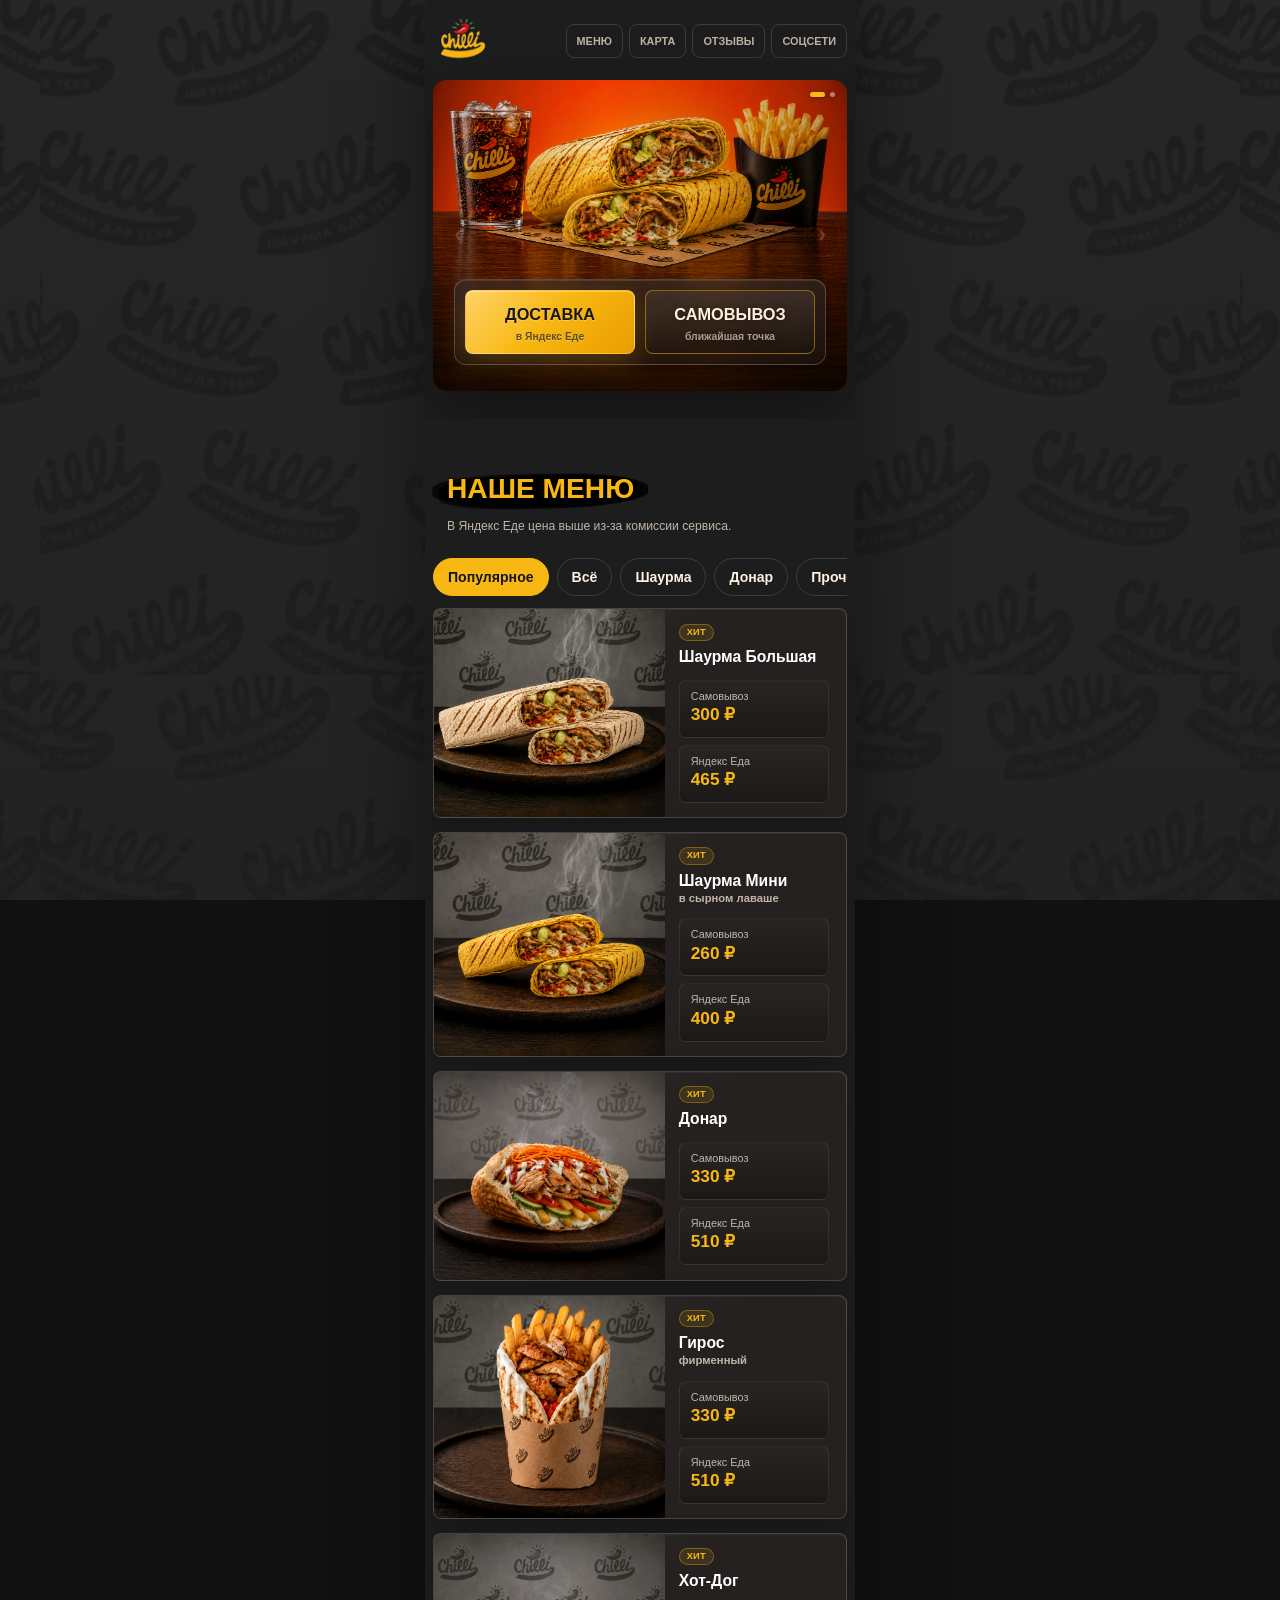
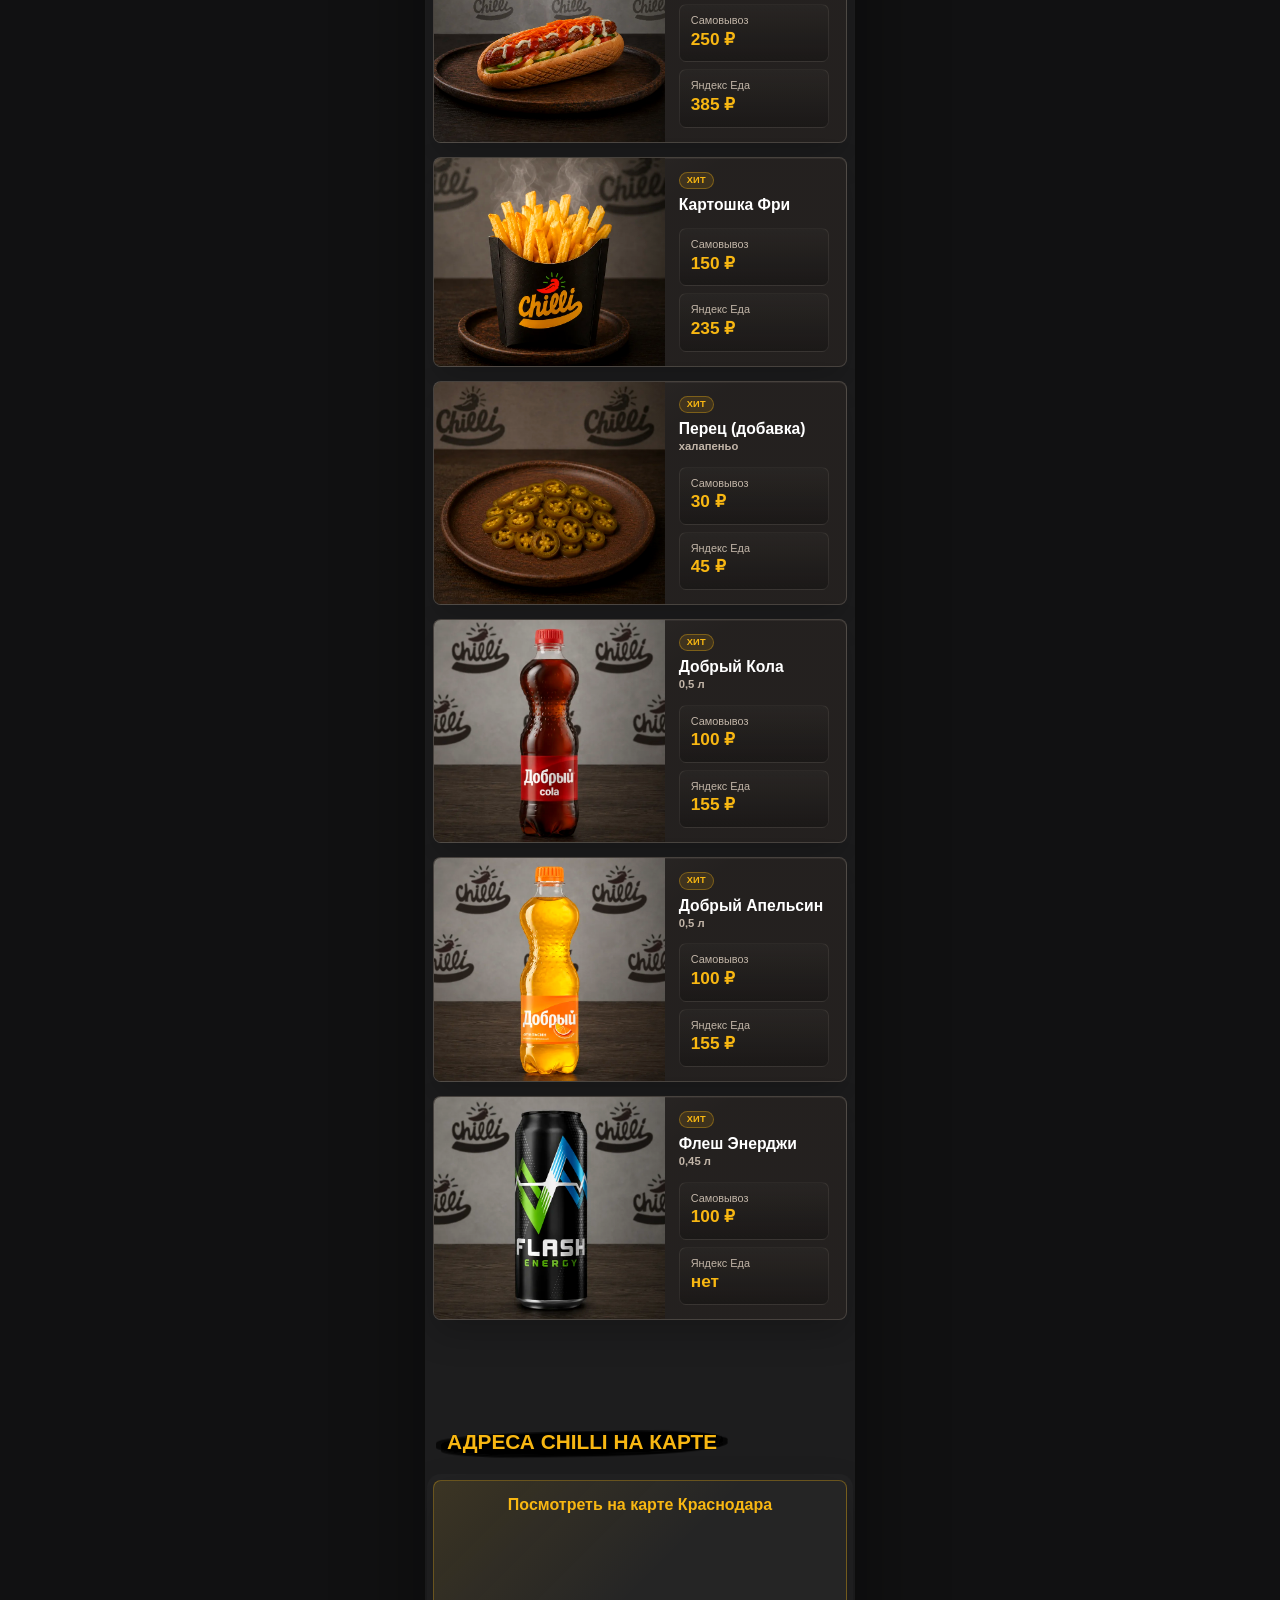
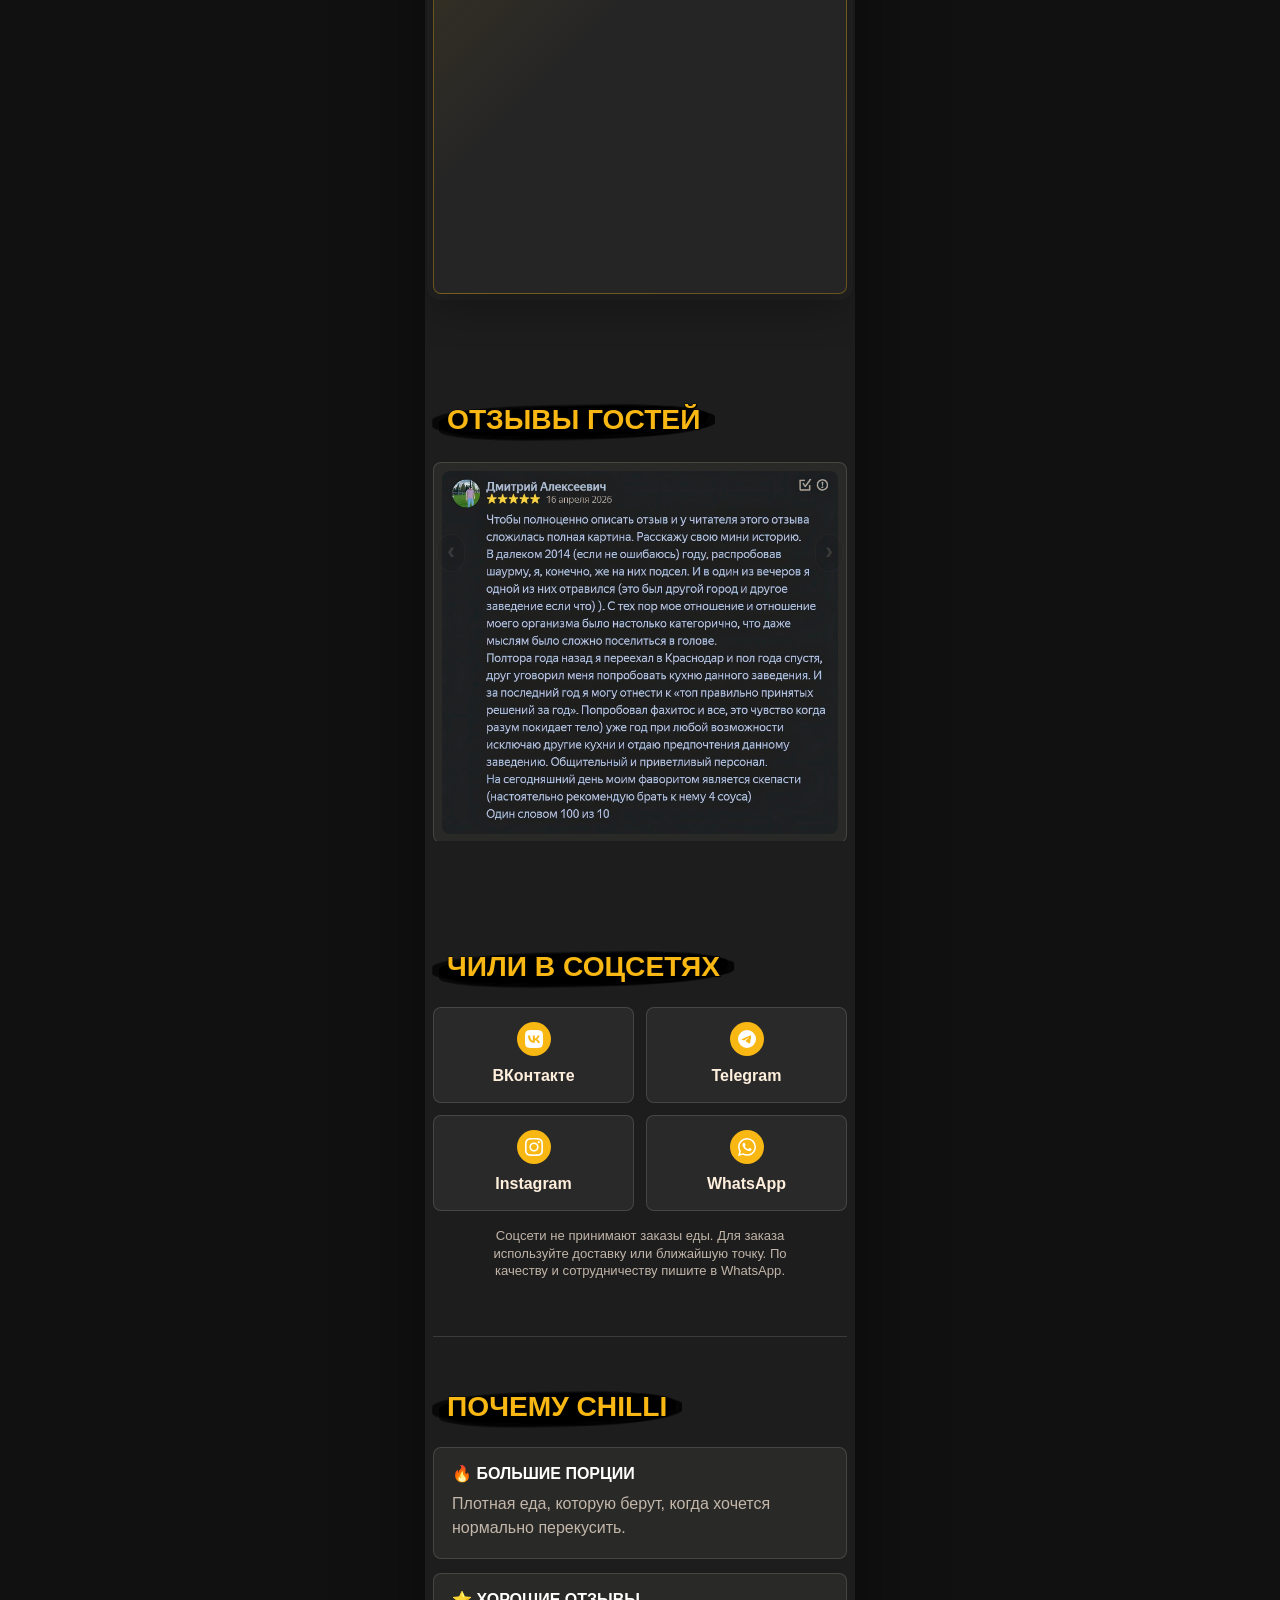
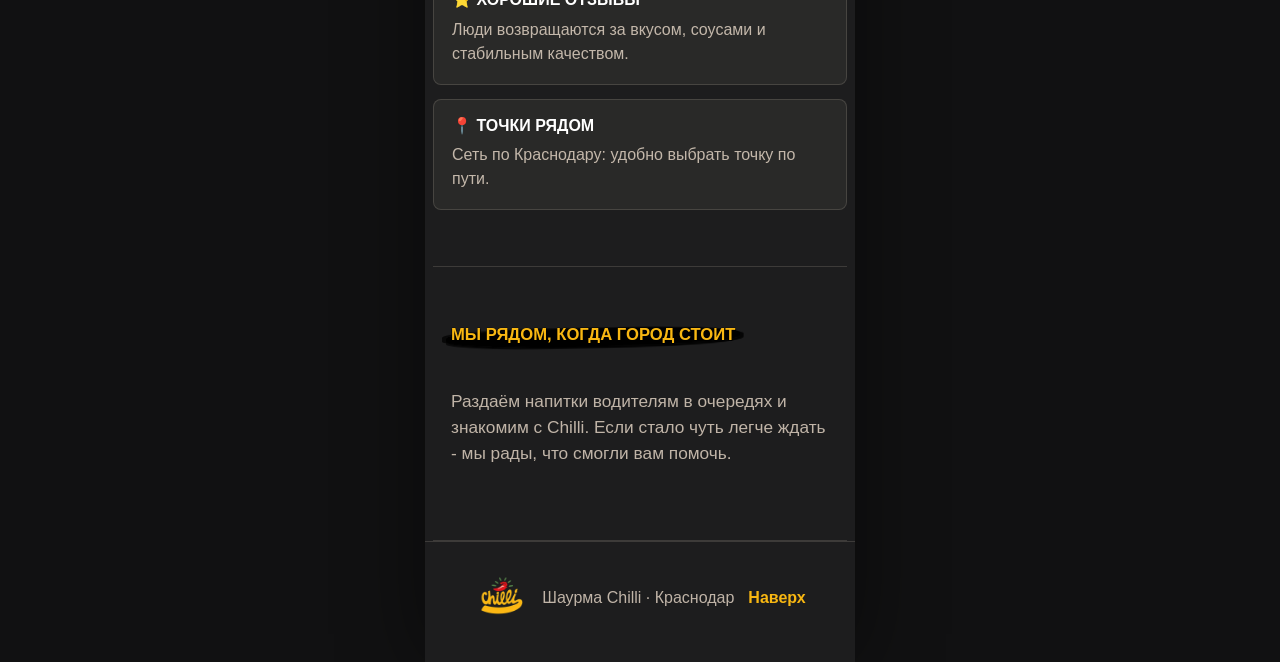
==== commit 12557aac: "Update menu from local Chilli editor" ====
--- a/index.html
+++ b/index.html
@@ -210,6 +210,7 @@
       <img src="" alt="">
     </div>
 
+    <script src="menu-data.js"></script>
     <script src="script.js"></script>
   </body>
 </html>
--- a/style.css
+++ b/style.css
@@ -304,10 +304,15 @@
   line-height: 0.88;
 }
 
-.hero-nav,
-.review-nav {
+.hero-nav {
   top: 50%;
   transform: translateY(-50%);
+}
+
+.review-nav {
+  top: 74px;
+  bottom: auto;
+  transform: none;
 }
 
 .hero-nav-prev,
@@ -360,7 +365,7 @@
 
 .order-card {
   flex-direction: column;
-  gap: 4px;
+  gap: 5px;
   border: 1px solid rgba(248, 183, 18, 0.46);
   background:
     linear-gradient(180deg, rgba(255, 239, 221, 0.1), rgba(255, 239, 221, 0.02)),
@@ -382,18 +387,21 @@
 .order-card span {
   font-family: var(--font-display);
   text-transform: uppercase;
-  font-size: 1.1rem;
-  line-height: 1;
+  font-size: 1.02rem;
   text-shadow: inherit;
 }
 
 .order-card small {
-  color: currentColor;
+  color: rgba(255, 239, 221, 0.62);
   opacity: 1;
-  font-size: 0.76rem;
+  font-size: 0.65rem;
   font-weight: 600;
-  line-height: 1.08;
+  line-height: 1.12;
   text-shadow: inherit;
+}
+
+.order-card-primary small {
+  color: rgba(23, 23, 23, 0.68);
 }
 
 .order-card:hover,
@@ -900,7 +908,7 @@
 }
 
 .review-nav:active {
-  transform: translateY(-50%) scale(0.98);
+  transform: scale(0.98);
 }
 
 .quick-links {
@@ -1019,12 +1027,12 @@
   }
 
   .order-card span {
-    font-size: 1.04rem;
+    font-size: 0.96rem;
   }
 
   .order-card small {
-    font-size: 0.72rem;
-    line-height: 1.08;
+    font-size: 0.63rem;
+    line-height: 1.15;
     max-width: 110px;
     text-align: center;
   }
